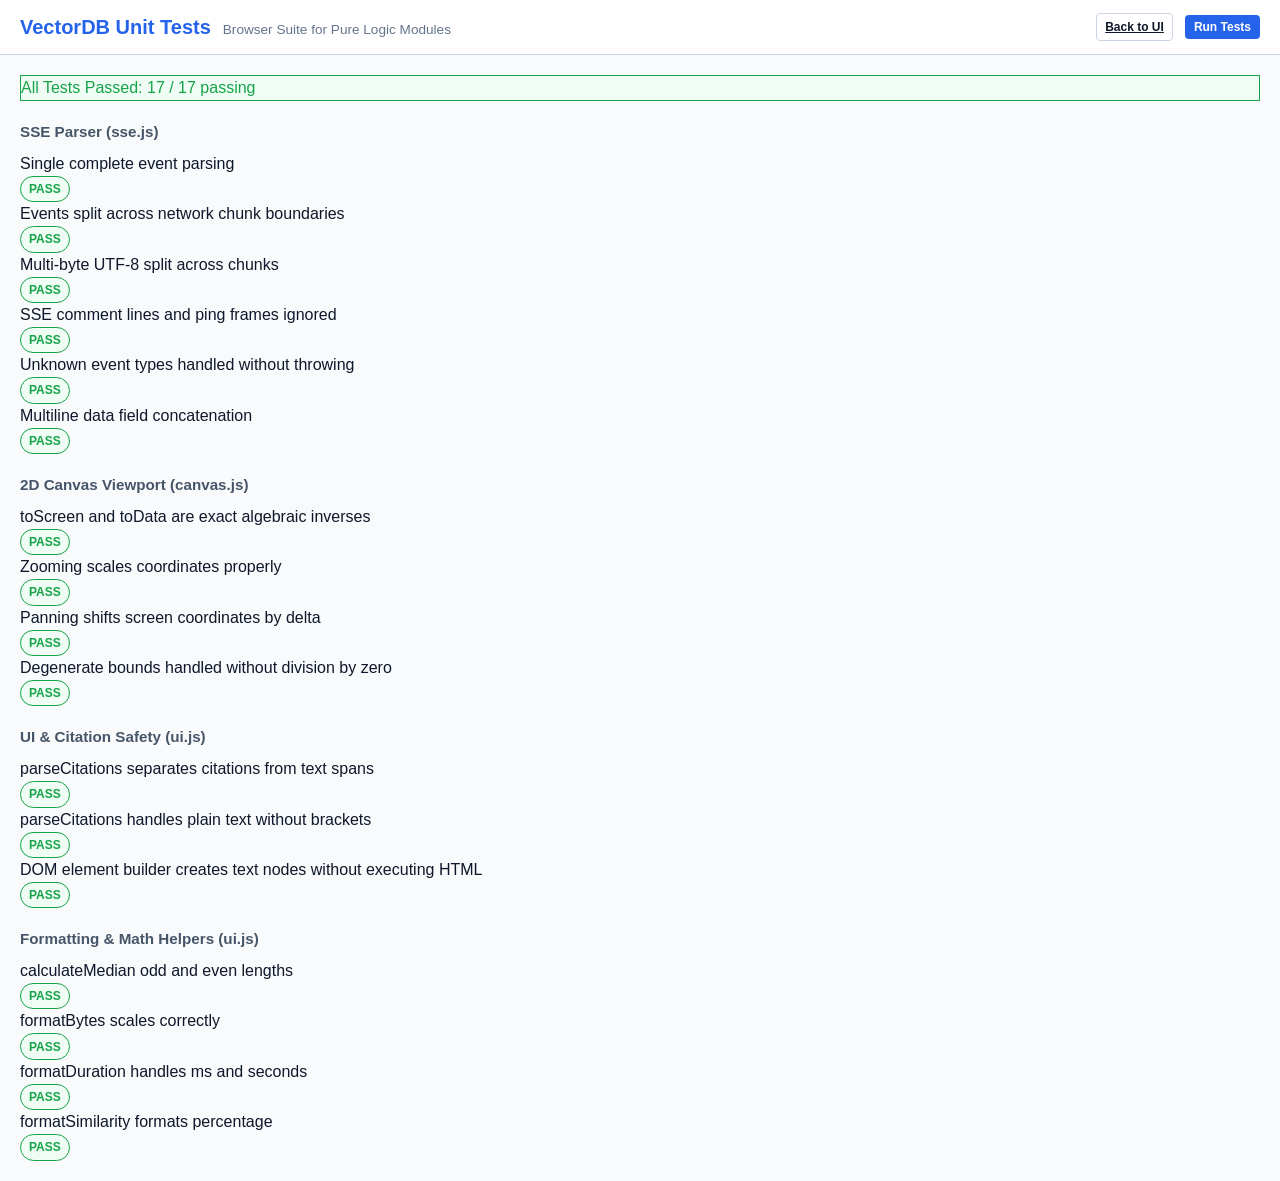
==== web/tests.html @ 79a9c08c "feat: UI shell, API client, SSE parser and tests" ====
<!DOCTYPE html>
<html lang="en">
<head>
  <meta charset="utf-8">
  <meta name="viewport" content="width=device-width, initial-scale=1">
  <meta http-equiv="Content-Security-Policy" content="default-src 'self'; script-src 'self'; style-src 'self'; img-src 'self' data:; connect-src 'self';">
  <title>VectorDB Browser Unit Tests</title>
  <link rel="stylesheet" href="css/app.css">
  <style>
    /* Safe styling via linked sheet and fallback scoped styles */
    .test-suite { margin-bottom: 1.5rem; background: var(--bg-surface); border: 1px solid var(--border-color); border-radius: var(--radius-md); padding: 1rem; }
    .test-case { display: flex; justify-content: space-between; align-items: center; padding: 0.4rem 0.5rem; border-bottom: 1px solid var(--border-color); font-size: 0.85rem; }
    .test-case:last-child { border-bottom: none; }
    .test-name { font-family: var(--font-mono); }
    .test-summary { font-size: 1.1rem; font-weight: 700; margin-bottom: 1rem; padding: 0.75rem 1rem; border-radius: var(--radius-md); }
  </style>
</head>
<body>
  <header class="app-header">
    <div class="header-brand">
      <h1 class="app-title">VectorDB Unit Tests</h1>
      <span class="app-subtitle">Browser Suite for Pure Logic Modules</span>
    </div>
    <div class="header-controls">
      <a href="index.html" class="btn btn-sm btn-outline">Back to UI</a>
      <button id="run-again-btn" class="btn btn-sm btn-primary">Run Tests</button>
    </div>
  </header>

  <main class="app-content">
    <div id="test-summary-box" class="test-summary alert alert-danger hidden">
      Running test suites...
    </div>
    <div id="test-results-container"></div>
  </main>

  <script type="module" src="js/tests/all_tests.js"></script>
</body>
</html>
---- web/css/app.css ----
/* VectorDB Offline Web UI Stylesheet */
:root {
  --font-sans: -apple-system, BlinkMacSystemFont, "Segoe UI", Roboto, Helvetica, Arial, sans-serif;
  --font-mono: ui-monospace, SFMono-Regular, Consolas, "Liberation Mono", Menlo, monospace;
  --bg-primary: #f8fafc;
  --bg-surface: #ffffff;
  --bg-secondary: #f1f5f9;
  --text-primary: #0f172a;
  --text-secondary: #475569;
  --text-muted: #64748b;
  --border-color: #cbd5e1;
  --accent-color: #2563eb;
  --accent-hover: #1d4ed8;
  --accent-light: #eff6ff;
  --danger-color: #dc2626;
  --danger-bg: #fef2f2;
  --warning-color: #d97706;
  --warning-bg: #fffbeb;
  --success-color: #16a34a;
  --success-bg: #f0fdf4;
  --radius-sm: 4px;
  --radius-md: 6px;
  --radius-lg: 8px;
  --shadow-sm: 0 1px 2px rgba(0, 0, 0, 0.05);
  --shadow-md: 0 4px 6px -1px rgba(0, 0, 0, 0.1);
}

@media (prefers-color-scheme: dark) {
  :root:not([data-theme="light"]) {
    --bg-primary: #0b0f19;
    --bg-surface: #111827;
    --bg-secondary: #1f2937;
    --text-primary: #f9fafb;
    --text-secondary: #d1d5db;
    --text-muted: #9ca3af;
    --border-color: #374151;
    --accent-color: #3b82f6;
    --accent-hover: #60a5fa;
    --accent-light: #1e293b;
    --danger-color: #ef4444;
    --danger-bg: #450a0a;
    --warning-color: #f59e0b;
    --warning-bg: #451a03;
    --success-color: #22c55e;
    --success-bg: #052e16;
  }
}

:root[data-theme="dark"] {
  --bg-primary: #0b0f19;
  --bg-surface: #111827;
  --bg-secondary: #1f2937;
  --text-primary: #f9fafb;
  --text-secondary: #d1d5db;
  --text-muted: #9ca3af;
  --border-color: #374151;
  --accent-color: #3b82f6;
  --accent-hover: #60a5fa;
  --accent-light: #1e293b;
  --danger-color: #ef4444;
  --danger-bg: #450a0a;
  --warning-color: #f59e0b;
  --warning-bg: #451a03;
  --success-color: #22c55e;
  --success-bg: #052e16;
}

* { box-sizing: border-box; margin: 0; padding: 0; }
body { font-family: var(--font-sans); background: var(--bg-primary); color: var(--text-primary); line-height: 1.5; min-height: 100vh; display: flex; flex-direction: column; }
:focus-visible { outline: 2px solid var(--accent-color); outline-offset: 2px; }

/* Header & Tab Navigation */
.app-header { background: var(--bg-surface); border-bottom: 1px solid var(--border-color); padding: 0.75rem 1.25rem; display: flex; justify-content: space-between; align-items: center; flex-wrap: wrap; gap: 0.75rem; }
.header-brand { display: flex; align-items: baseline; gap: 0.75rem; }
.app-title { font-size: 1.25rem; font-weight: 700; color: var(--accent-color); }
.app-subtitle { font-size: 0.85rem; color: var(--text-muted); }
.header-controls { display: flex; align-items: center; gap: 0.75rem; }
.tab-nav { background: var(--bg-surface); border-bottom: 1px solid var(--border-color); display: flex; overflow-x: auto; padding: 0 1rem; }
.tab-btn { background: none; border: none; padding: 0.75rem 1rem; font-size: 0.9rem; font-weight: 600; color: var(--text-secondary); cursor: pointer; border-bottom: 2px solid transparent; white-space: nowrap; }
.tab-btn:hover { color: var(--text-primary); }
.tab-btn.active { color: var(--accent-color); border-bottom-color: var(--accent-color); }

/* Main Content Area */
.app-content { flex: 1; padding: 1.25rem; max-width: 1400px; width: 100%; margin: 0 auto; }
.tab-panel { display: block; }
.tab-panel.hidden { display: none !important; }
.hidden { display: none !important; }

/* Grid / Split Layouts */
.split-view { display: grid; grid-template-columns: 1fr 1fr; gap: 1.25rem; align-items: start; }
@media (max-width: 900px) { .split-view { grid-template-columns: 1fr; } }
.settings-grid { display: grid; grid-template-columns: repeat(auto-fit, minmax(320px, 1fr)); gap: 1.25rem; }

/* Cards & Panels */
.card { background: var(--bg-surface); border: 1px solid var(--border-color); border-radius: var(--radius-lg); padding: 1.25rem; box-shadow: var(--shadow-sm); }
.card-header { display: flex; justify-content: space-between; align-items: center; margin-bottom: 1rem; }
.card-title { font-size: 1.05rem; font-weight: 600; color: var(--text-primary); }
.section-title { font-size: 0.95rem; font-weight: 600; margin: 1.25rem 0 0.5rem; color: var(--text-secondary); }
.placeholder-card { text-align: center; padding: 3rem 1.5rem; }

/* Forms & Inputs */
.form-stack { display: flex; flex-direction: column; gap: 0.75rem; }
.form-row { display: flex; gap: 0.75rem; flex-wrap: wrap; }
.form-group { display: flex; flex-direction: column; gap: 0.25rem; }
.form-group label { font-size: 0.8rem; font-weight: 600; color: var(--text-secondary); }
.label-row { display: flex; justify-content: space-between; align-items: center; }
.char-count { font-size: 0.75rem; }
.flex-1 { flex: 1; min-width: 100px; }
.flex-2 { flex: 2; min-width: 160px; }
.align-end { justify-content: flex-end; }
.w-100 { width: 100%; }
.mt-3 { margin-top: 1rem; }

.input-text, .input-select, .textarea-field { font-family: inherit; font-size: 0.875rem; padding: 0.5rem 0.65rem; border: 1px solid var(--border-color); border-radius: var(--radius-sm); background: var(--bg-surface); color: var(--text-primary); }
.input-text:focus, .input-select:focus, .textarea-field:focus { border-color: var(--accent-color); outline: none; }
.textarea-field { resize: vertical; }
.input-file { font-size: 0.8rem; }

/* Buttons */
.btn { font-family: inherit; font-size: 0.875rem; font-weight: 600; padding: 0.5rem 1rem; border-radius: var(--radius-sm); border: 1px solid transparent; cursor: pointer; display: inline-flex; align-items: center; justify-content: center; gap: 0.5rem; transition: background 0.15s, border-color 0.15s; }
.btn:disabled { opacity: 0.55; cursor: not-allowed; }
.btn-primary { background: var(--accent-color); color: #ffffff; }
.btn-primary:not(:disabled):hover { background: var(--accent-hover); }
.btn-outline { background: transparent; border-color: var(--border-color); color: var(--text-primary); }
.btn-outline:not(:disabled):hover { background: var(--bg-secondary); }
.btn-danger { background: var(--danger-color); color: #ffffff; }
.btn-danger:not(:disabled):hover { opacity: 0.9; }
.btn-warning { background: var(--warning-color); color: #ffffff; }
.btn-warning:not(:disabled):hover { opacity: 0.9; }
.btn-sm { font-size: 0.75rem; padding: 0.25rem 0.5rem; }
.btn-icon { padding: 0.25rem 0.5rem; font-size: 1rem; line-height: 1; }
.btn-close { background: none; border: none; font-size: 1.25rem; line-height: 1; cursor: pointer; color: inherit; padding: 0 0.25rem; }
.btn-group { display: flex; gap: 0.5rem; }

/* Badges & Indicators */
.badge { display: inline-flex; align-items: center; padding: 0.2rem 0.5rem; border-radius: 9999px; font-size: 0.75rem; font-weight: 600; }
.badge-neutral { background: var(--bg-secondary); color: var(--text-secondary); }
.badge-success { background: var(--success-bg); color: var(--success-color); border: 1px solid var(--success-color); }
.badge-warning { background: var(--warning-bg); color: var(--warning-color); border: 1px solid var(--warning-color); }
.badge-danger { background: var(--danger-bg); color: var(--danger-color); border: 1px solid var(--danger-color); }

/* Alerts & Notices */
.alert { padding: 0.75rem 1rem; border-radius: var(--radius-sm); display: flex; justify-content: space-between; align-items: center; margin-bottom: 1rem; }
.alert-danger { background: var(--danger-bg); color: var(--danger-color); border: 1px solid var(--danger-color); }
.alert-message { font-size: 0.85rem; font-weight: 500; }
.notice-box { padding: 0.65rem 0.85rem; border-radius: var(--radius-sm); font-size: 0.825rem; margin-top: 0.75rem; }
.notice-warning { background: var(--warning-bg); color: var(--warning-color); border: 1px solid var(--warning-color); }
.notice-neutral { background: var(--bg-secondary); color: var(--text-secondary); border: 1px solid var(--border-color); }

/* Ingested Documents List */
.docs-list { display: flex; flex-direction: column; gap: 0.5rem; max-height: 320px; overflow-y: auto; margin-top: 0.5rem; }
.doc-item { border: 1px solid var(--border-color); border-radius: var(--radius-sm); padding: 0.5rem 0.75rem; background: var(--bg-surface); }
.doc-item-header { display: flex; justify-content: space-between; align-items: center; gap: 0.5rem; }
.doc-title-text { font-weight: 600; font-size: 0.85rem; }
.doc-meta-text { font-size: 0.75rem; color: var(--text-muted); }
.doc-chunks-drawer { margin-top: 0.5rem; border-top: 1px dashed var(--border-color); padding-top: 0.5rem; font-size: 0.75rem; display: flex; flex-direction: column; gap: 0.35rem; }
.chunk-excerpt { background: var(--bg-secondary); padding: 0.35rem 0.5rem; border-radius: var(--radius-sm); font-family: var(--font-mono); white-space: pre-wrap; max-height: 120px; overflow-y: auto; }

/* Answer & Grounded Sources */
.answer-box { background: var(--bg-secondary); border: 1px solid var(--border-color); border-radius: var(--radius-md); padding: 0.85rem 1rem; min-height: 80px; font-size: 0.9rem; line-height: 1.6; white-space: pre-wrap; word-break: break-word; }
.answer-box.streaming::after { content: "\25AE"; display: inline-block; margin-left: 2px; animation: blink 0.8s infinite; color: var(--accent-color); }
@keyframes blink { 0%, 100% { opacity: 1; } 50% { opacity: 0; } }

.citation-pill { background: var(--accent-light); color: var(--accent-color); border: 1px solid var(--accent-color); border-radius: 4px; padding: 1px 5px; font-size: 0.75rem; font-weight: 700; cursor: pointer; margin: 0 2px; display: inline-block; font-family: var(--font-mono); }
.citation-pill:hover { background: var(--accent-color); color: #ffffff; }

.timings-bar { display: flex; flex-wrap: wrap; gap: 0.5rem; margin-top: 0.5rem; }
.timing-chip { background: var(--bg-surface); border: 1px solid var(--border-color); border-radius: var(--radius-sm); padding: 0.2rem 0.5rem; font-size: 0.75rem; color: var(--text-muted); font-family: var(--font-mono); }

.sources-list { display: flex; flex-direction: column; gap: 0.65rem; max-height: 380px; overflow-y: auto; margin-top: 0.5rem; }
.source-card { border: 1px solid var(--border-color); border-radius: var(--radius-md); padding: 0.65rem 0.85rem; background: var(--bg-surface); transition: border-color 0.2s, box-shadow 0.2s; }
.source-card.highlighted { border-color: var(--accent-color); box-shadow: 0 0 0 2px var(--accent-light); }
.source-card-header { display: flex; justify-content: space-between; align-items: center; margin-bottom: 0.35rem; }
.source-title { font-size: 0.85rem; font-weight: 600; }
.similarity-meter { display: flex; align-items: center; gap: 0.5rem; font-size: 0.75rem; color: var(--text-muted); font-family: var(--font-mono); }
.meter-track { width: 60px; height: 6px; background: var(--bg-secondary); border-radius: 3px; overflow: hidden; }
.meter-fill { height: 100%; background: var(--accent-color); }
.source-text { font-size: 0.8rem; color: var(--text-secondary); line-height: 1.4; background: var(--bg-secondary); padding: 0.5rem; border-radius: var(--radius-sm); margin-top: 0.35rem; white-space: pre-wrap; }

/* Info Table & Divider */
.info-table { width: 100%; border-collapse: collapse; font-size: 0.85rem; }
.info-table td, .info-table th { padding: 0.45rem 0.5rem; border-bottom: 1px solid var(--border-color); text-align: left; }
.info-table td:first-child { font-weight: 600; color: var(--text-secondary); width: 40%; }
.info-table td:last-child { font-family: var(--font-mono); }
.divider { border: 0; border-top: 1px solid var(--border-color); margin: 1rem 0; }

/* Footer */
.app-footer { background: var(--bg-surface); border-top: 1px solid var(--border-color); padding: 0.65rem 1.25rem; font-size: 0.75rem; display: flex; justify-content: space-between; align-items: center; flex-wrap: wrap; gap: 0.5rem; }
.text-muted { color: var(--text-muted); }
.empty-state { font-size: 0.85rem; padding: 0.75rem 0; font-style: italic; }
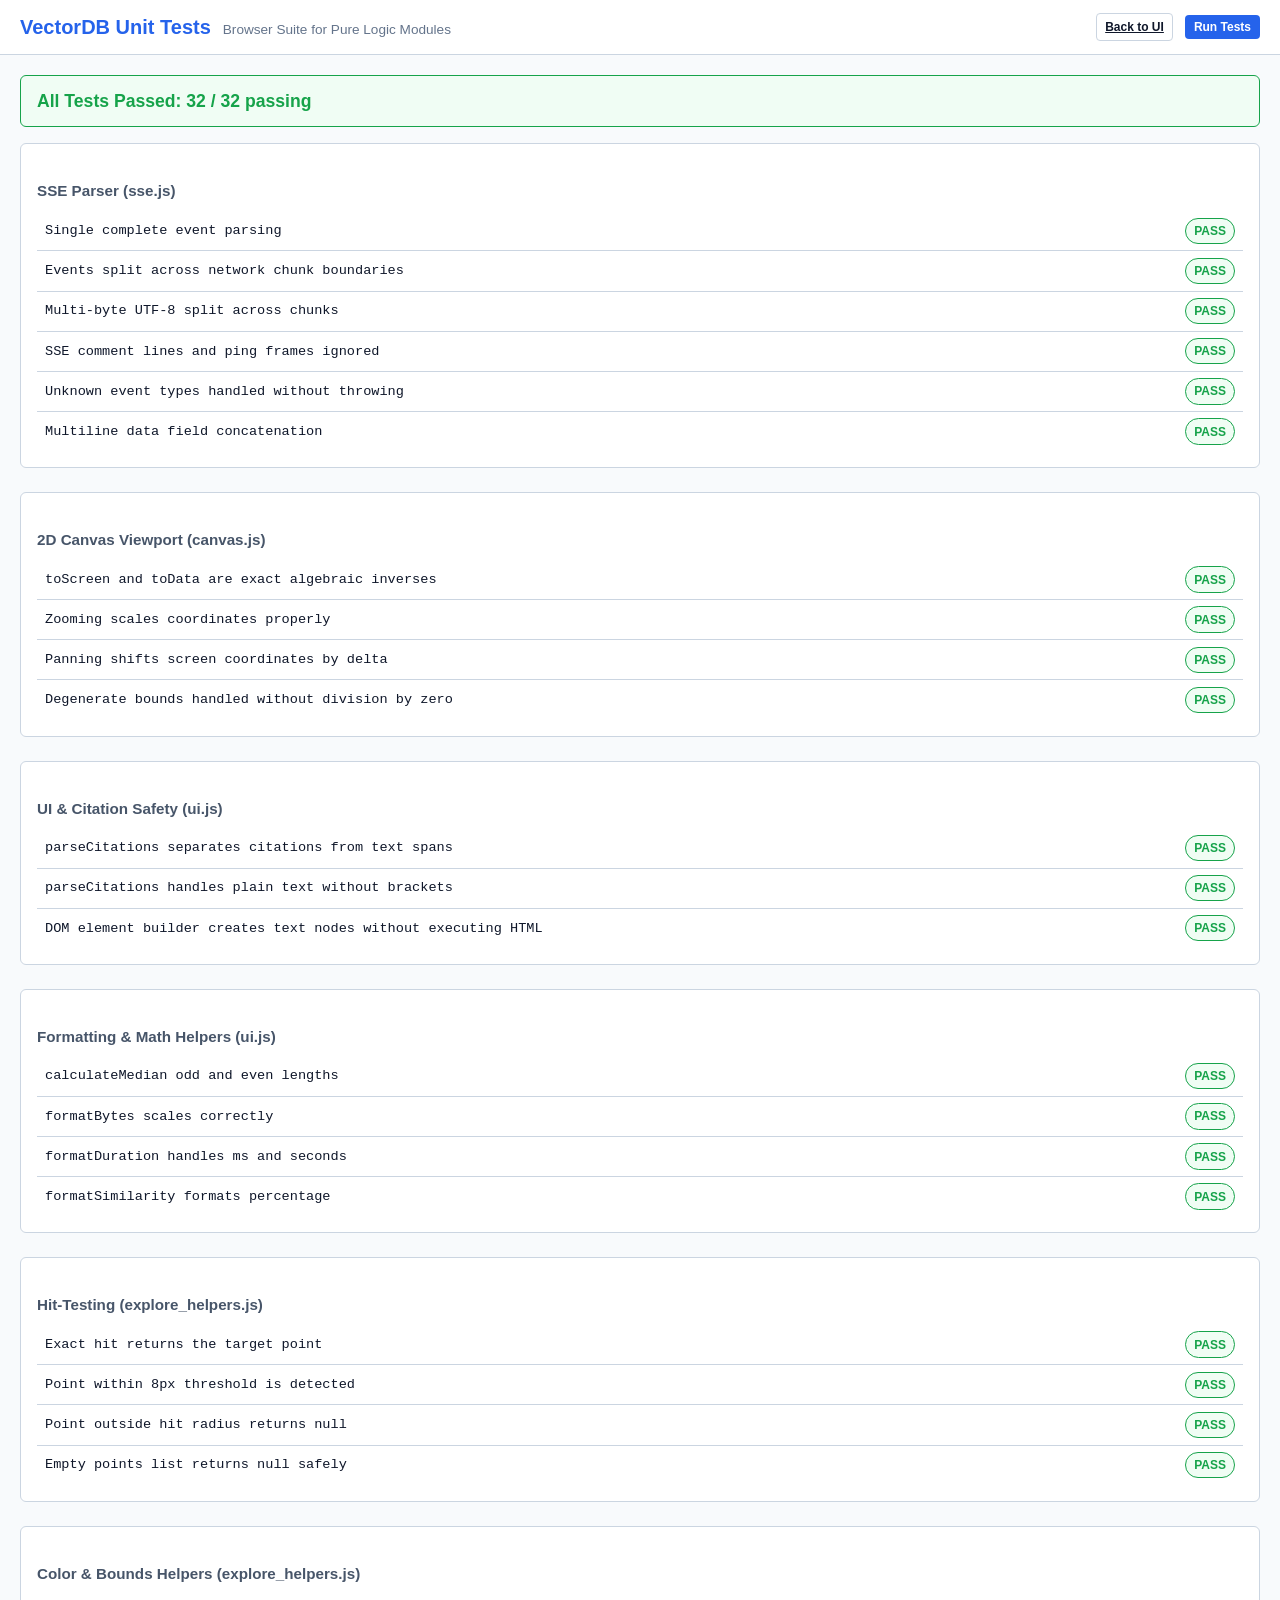
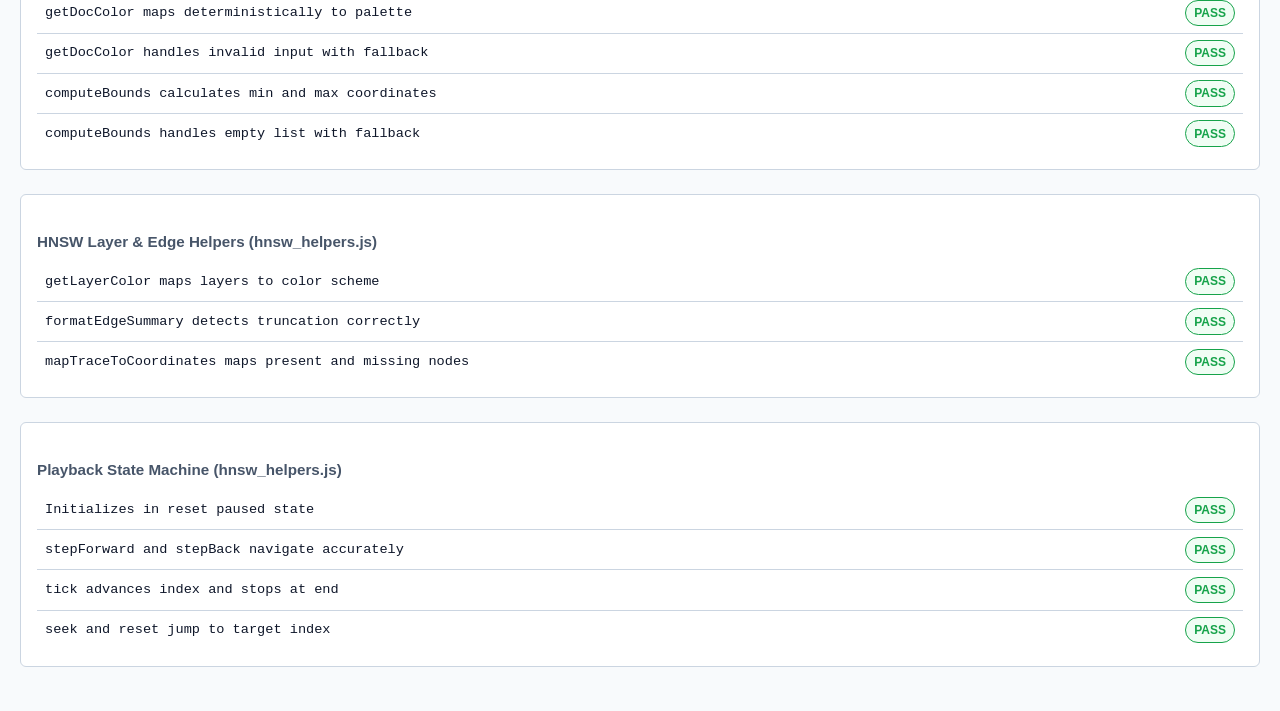
==== commit 5a897765: "test: pure helpers for Explore and HNSW tabs" ====
--- a/web/tests.html
+++ b/web/tests.html
@@ -6,14 +6,6 @@
   <meta http-equiv="Content-Security-Policy" content="default-src 'self'; script-src 'self'; style-src 'self'; img-src 'self' data:; connect-src 'self';">
   <title>VectorDB Browser Unit Tests</title>
   <link rel="stylesheet" href="css/app.css">
-  <style>
-    /* Safe styling via linked sheet and fallback scoped styles */
-    .test-suite { margin-bottom: 1.5rem; background: var(--bg-surface); border: 1px solid var(--border-color); border-radius: var(--radius-md); padding: 1rem; }
-    .test-case { display: flex; justify-content: space-between; align-items: center; padding: 0.4rem 0.5rem; border-bottom: 1px solid var(--border-color); font-size: 0.85rem; }
-    .test-case:last-child { border-bottom: none; }
-    .test-name { font-family: var(--font-mono); }
-    .test-summary { font-size: 1.1rem; font-weight: 700; margin-bottom: 1rem; padding: 0.75rem 1rem; border-radius: var(--radius-md); }
-  </style>
 </head>
 <body>
   <header class="app-header">
--- a/web/css/app.css
+++ b/web/css/app.css
@@ -184,8 +184,38 @@
 .info-table td:last-child { font-family: var(--font-mono); }
 .divider { border: 0; border-top: 1px solid var(--border-color); margin: 1rem 0; }
 
+/* Canvas, Legend & Player Elements */
+.canvas-card { position: relative; }
+.canvas-wrapper { position: relative; width: 100%; border-radius: var(--radius-sm); overflow: hidden; background: var(--bg-surface); border: 1px solid var(--border-color); }
+#explore-canvas, #hnsw-canvas { width: 100%; height: auto; display: block; cursor: crosshair; }
+.canvas-tooltip { position: fixed; background: var(--bg-surface); color: var(--text-primary); border: 1px solid var(--border-color); border-radius: var(--radius-sm); padding: 4px 8px; font-size: 0.75rem; pointer-events: none; z-index: 100; box-shadow: var(--shadow-sm); white-space: pre-wrap; font-family: var(--font-mono); }
+.legend-row { display: flex; flex-wrap: wrap; gap: 0.75rem; margin-top: 0.5rem; font-size: 0.75rem; }
+.legend-item { display: inline-flex; align-items: center; gap: 0.35rem; }
+.legend-swatch { width: 10px; height: 10px; border-radius: 50%; display: inline-block; }
+.player-bar { display: flex; gap: 0.5rem; align-items: center; }
+.input-range { width: 100%; cursor: pointer; }
+.table-container { max-height: 280px; overflow-y: auto; margin-top: 0.5rem; }
+.align-center { align-items: center; }
+.flex-wrap { flex-wrap: wrap; }
+.fw-bold { font-weight: 600; }
+.ml-2 { margin-left: 0.5rem; }
+.mb-3 { margin-bottom: 0.75rem; }
+.mt-1 { margin-top: 0.25rem; }
+.mt-2 { margin-top: 0.5rem; }
+.text-xs { font-size: 0.75rem; }
+.font-mono { font-family: var(--font-mono); }
+.empty-state-box { padding: 1.5rem; text-align: center; background: var(--bg-secondary); border-radius: var(--radius-sm); margin-top: 0.5rem; }
+
 /* Footer */
 .app-footer { background: var(--bg-surface); border-top: 1px solid var(--border-color); padding: 0.65rem 1.25rem; font-size: 0.75rem; display: flex; justify-content: space-between; align-items: center; flex-wrap: wrap; gap: 0.5rem; }
 .text-muted { color: var(--text-muted); }
 .empty-state { font-size: 0.85rem; padding: 0.75rem 0; font-style: italic; }
 
+/* Test Suite Styles */
+.test-suite { margin-bottom: 1.5rem; background: var(--bg-surface); border: 1px solid var(--border-color); border-radius: var(--radius-md); padding: 1rem; }
+.test-case { display: flex; justify-content: space-between; align-items: center; padding: 0.4rem 0.5rem; border-bottom: 1px solid var(--border-color); font-size: 0.85rem; }
+.test-case:last-child { border-bottom: none; }
+.test-name { font-family: var(--font-mono); }
+.test-summary { font-size: 1.1rem; font-weight: 700; margin-bottom: 1rem; padding: 0.75rem 1rem; border-radius: var(--radius-md); }
+
+
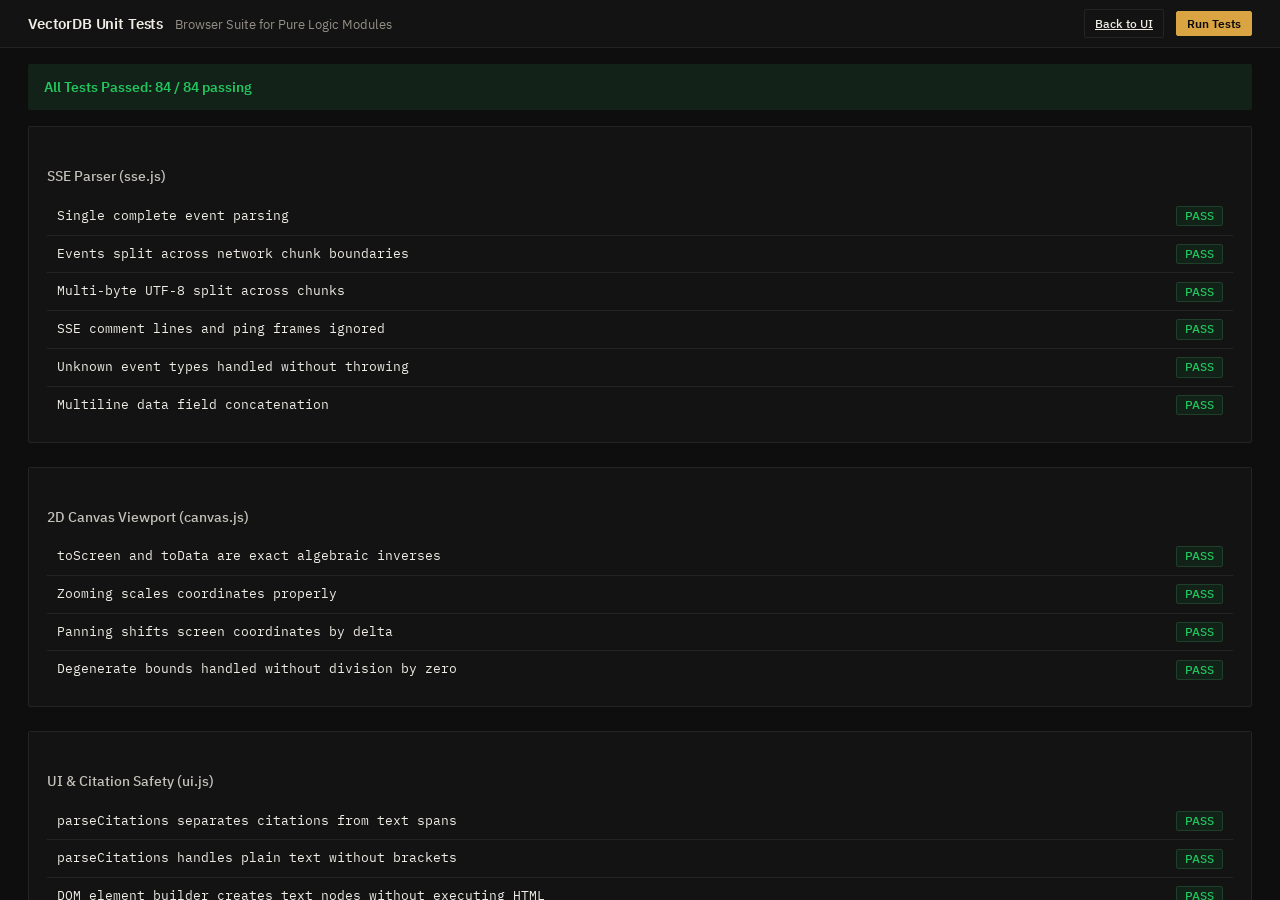
==== commit d1c6a3d9: "T-036 A: fix citation test and tests.html scroll" ====
--- a/web/tests.html
+++ b/web/tests.html
@@ -7,7 +7,7 @@
   <title>VectorDB Browser Unit Tests</title>
   <link rel="stylesheet" href="css/app.css">
 </head>
-<body>
+<body class="tests-body">
   <header class="app-header">
     <div class="header-brand">
       <h1 class="app-title">VectorDB Unit Tests</h1>
@@ -19,7 +19,7 @@
     </div>
   </header>
 
-  <main class="app-content">
+  <main class="app-content tests-content">
     <div id="test-summary-box" class="test-summary alert alert-danger hidden">
       Running test suites...
     </div>
--- a/web/css/app.css
+++ b/web/css/app.css
@@ -1,221 +1,3067 @@
-/* VectorDB Offline Web UI Stylesheet */
+/* VectorDB Dark Minimalist Stylesheet */
+
+@font-face {
+  font-family: "IBM Plex Sans";
+  src: url("../fonts/IBMPlexSans-Regular.woff2") format("woff2");
+  font-weight: 400;
+  font-style: normal;
+  font-display: swap;
+}
+
+@font-face {
+  font-family: "IBM Plex Sans";
+  src: url("../fonts/IBMPlexSans-Medium.woff2") format("woff2");
+  font-weight: 500;
+  font-style: normal;
+  font-display: swap;
+}
+
+@font-face {
+  font-family: "IBM Plex Sans";
+  src: url("../fonts/IBMPlexSans-SemiBold.woff2") format("woff2");
+  font-weight: 600;
+  font-style: normal;
+  font-display: swap;
+}
+
+@font-face {
+  font-family: "IBM Plex Mono";
+  src: url("../fonts/IBMPlexMono-Regular.woff2") format("woff2");
+  font-weight: 400;
+  font-style: normal;
+  font-display: swap;
+}
+
+@font-face {
+  font-family: "IBM Plex Mono";
+  src: url("../fonts/IBMPlexMono-Medium.woff2") format("woff2");
+  font-weight: 500;
+  font-style: normal;
+  font-display: swap;
+}
+
 :root {
-  --font-sans: -apple-system, BlinkMacSystemFont, "Segoe UI", Roboto, Helvetica, Arial, sans-serif;
-  --font-mono: ui-monospace, SFMono-Regular, Consolas, "Liberation Mono", Menlo, monospace;
-  --bg-primary: #f8fafc;
-  --bg-surface: #ffffff;
-  --bg-secondary: #f1f5f9;
-  --text-primary: #0f172a;
-  --text-secondary: #475569;
-  --text-muted: #64748b;
-  --border-color: #cbd5e1;
-  --accent-color: #2563eb;
-  --accent-hover: #1d4ed8;
-  --accent-light: #eff6ff;
-  --danger-color: #dc2626;
-  --danger-bg: #fef2f2;
-  --warning-color: #d97706;
-  --warning-bg: #fffbeb;
-  --success-color: #16a34a;
-  --success-bg: #f0fdf4;
-  --radius-sm: 4px;
-  --radius-md: 6px;
-  --radius-lg: 8px;
-  --shadow-sm: 0 1px 2px rgba(0, 0, 0, 0.05);
-  --shadow-md: 0 4px 6px -1px rgba(0, 0, 0, 0.1);
-}
-
-@media (prefers-color-scheme: dark) {
-  :root:not([data-theme="light"]) {
-    --bg-primary: #0b0f19;
-    --bg-surface: #111827;
-    --bg-secondary: #1f2937;
-    --text-primary: #f9fafb;
-    --text-secondary: #d1d5db;
-    --text-muted: #9ca3af;
-    --border-color: #374151;
-    --accent-color: #3b82f6;
-    --accent-hover: #60a5fa;
-    --accent-light: #1e293b;
-    --danger-color: #ef4444;
-    --danger-bg: #450a0a;
-    --warning-color: #f59e0b;
-    --warning-bg: #451a03;
-    --success-color: #22c55e;
-    --success-bg: #052e16;
-  }
-}
-
-:root[data-theme="dark"] {
-  --bg-primary: #0b0f19;
-  --bg-surface: #111827;
-  --bg-secondary: #1f2937;
-  --text-primary: #f9fafb;
-  --text-secondary: #d1d5db;
-  --text-muted: #9ca3af;
-  --border-color: #374151;
-  --accent-color: #3b82f6;
-  --accent-hover: #60a5fa;
-  --accent-light: #1e293b;
+  color-scheme: dark;
+
+  --font-sans: "IBM Plex Sans", -apple-system, BlinkMacSystemFont, "Segoe UI", Roboto, sans-serif;
+  --font-mono: "IBM Plex Mono", ui-monospace, SFMono-Regular, Menlo, Consolas, monospace;
+
+  /* Strict Flat Dark Palette */
+  --bg-primary: #0e0e0e;
+  --bg-surface: #131313;
+  --bg-secondary: #181818;
+  --bg-active: #1f1f1f;
+
+  --text-primary: #f0ede6;
+  --text-secondary: #c4c1ba;
+  --text-muted: #949087;
+
+  --border-color: #242424;
+  --border-active: #3a3a3a;
+
+  /* Single Amber Accent */
+  --accent-color: #d9a441;
+  --accent-hover: #e5b14e;
+  --accent-light: #241d11;
+  --accent-border: #4a3819;
+
+  /* Status Colors */
   --danger-color: #ef4444;
-  --danger-bg: #450a0a;
-  --warning-color: #f59e0b;
-  --warning-bg: #451a03;
+  --danger-bg: #2b1414;
+  --danger-border: #4a2020;
+
+  --warning-color: #d9a441;
+  --warning-bg: #241d11;
+  --warning-border: #4a3819;
+
   --success-color: #22c55e;
-  --success-bg: #052e16;
-}
-
-* { box-sizing: border-box; margin: 0; padding: 0; }
-body { font-family: var(--font-sans); background: var(--bg-primary); color: var(--text-primary); line-height: 1.5; min-height: 100vh; display: flex; flex-direction: column; }
-:focus-visible { outline: 2px solid var(--accent-color); outline-offset: 2px; }
-
-/* Header & Tab Navigation */
-.app-header { background: var(--bg-surface); border-bottom: 1px solid var(--border-color); padding: 0.75rem 1.25rem; display: flex; justify-content: space-between; align-items: center; flex-wrap: wrap; gap: 0.75rem; }
-.header-brand { display: flex; align-items: baseline; gap: 0.75rem; }
-.app-title { font-size: 1.25rem; font-weight: 700; color: var(--accent-color); }
-.app-subtitle { font-size: 0.85rem; color: var(--text-muted); }
-.header-controls { display: flex; align-items: center; gap: 0.75rem; }
-.tab-nav { background: var(--bg-surface); border-bottom: 1px solid var(--border-color); display: flex; overflow-x: auto; padding: 0 1rem; }
-.tab-btn { background: none; border: none; padding: 0.75rem 1rem; font-size: 0.9rem; font-weight: 600; color: var(--text-secondary); cursor: pointer; border-bottom: 2px solid transparent; white-space: nowrap; }
-.tab-btn:hover { color: var(--text-primary); }
-.tab-btn.active { color: var(--accent-color); border-bottom-color: var(--accent-color); }
+  --success-bg: #132218;
+  --success-border: #1e402b;
+
+  --radius-sm: 0px;
+  --radius-md: 2px;
+  --radius-lg: 2px;
+
+  /* 4px Spacing Scale */
+  --space-1: 4px;
+  --space-2: 8px;
+  --space-3: 12px;
+  --space-4: 16px;
+  --space-5: 20px;
+  --space-6: 24px;
+  --space-7: 32px;
+  --space-8: 48px;
+
+  /* Type Scale */
+  --text-xs: 11px;
+  --text-sm: 13px;
+  --text-base: 14px;
+  --text-lg: 16px;
+  --text-xl: 20px;
+  --text-2xl: 28px;
+}
+
+* {
+  box-sizing: border-box;
+  margin: 0;
+  padding: 0;
+}
+
+html, body {
+  background-color: var(--bg-primary);
+  color: var(--text-primary);
+  font-family: var(--font-sans);
+  font-size: 15px;
+  line-height: 1.6;
+  height: 100%;
+  height: 100vh;
+  height: 100dvh;
+  overflow: hidden;
+  display: flex;
+  flex-direction: column;
+  -webkit-font-smoothing: antialiased;
+}
+
+/* Dark Minimalist Scrollbars */
+html {
+  scrollbar-color: var(--border-active) var(--bg-primary);
+}
+
+::-webkit-scrollbar {
+  width: 6px;
+  height: 6px;
+}
+
+::-webkit-scrollbar-track {
+  background: var(--bg-primary);
+}
+
+::-webkit-scrollbar-thumb {
+  background: var(--border-active);
+  border-radius: var(--radius-sm);
+}
+
+::-webkit-scrollbar-thumb:hover {
+  background: var(--text-muted);
+}
+
+:focus-visible {
+  outline: 1px solid var(--accent-color);
+  outline-offset: 2px;
+}
+
+/* Header & Tab Navigation (Legacy & Fallback) */
+.app-header {
+  background: var(--bg-surface);
+  border-bottom: 1px solid var(--border-color);
+  padding: 0 28px;
+  min-height: 48px;
+  height: auto;
+  flex-shrink: 0;
+  display: flex;
+  justify-content: space-between;
+  align-items: center;
+  flex-wrap: wrap;
+  gap: 16px;
+}
+
+/* App Shell Layout */
+.app-layout {
+  display: flex;
+  flex: 1;
+  min-height: 0;
+  width: 100%;
+  height: 100%;
+  overflow: hidden;
+}
+
+.app-main-area {
+  flex: 1;
+  display: flex;
+  flex-direction: column;
+  min-width: 0;
+  height: 100%;
+  overflow: hidden;
+}
+
+/* Sidebar Shell */
+.app-sidebar {
+  width: 250px;
+  min-width: 250px;
+  background: var(--bg-surface);
+  border-right: 1px solid var(--border-color);
+  display: flex;
+  flex-direction: column;
+  height: 100%;
+  transition: width 0.15s ease, min-width 0.15s ease;
+  user-select: none;
+  z-index: 20;
+}
+
+.app-sidebar.collapsed {
+  width: 56px;
+  min-width: 56px;
+}
+
+.sidebar-header {
+  display: flex;
+  align-items: center;
+  justify-content: space-between;
+  padding: var(--space-4) var(--space-3);
+  height: 52px;
+  border-bottom: 1px solid var(--border-color);
+  box-sizing: border-box;
+}
+
+.sidebar-brand {
+  display: flex;
+  align-items: center;
+  gap: var(--space-2);
+  overflow: hidden;
+  white-space: nowrap;
+}
+
+.sidebar-brand-mark {
+  width: 8px;
+  height: 8px;
+  border-radius: 50%;
+  background: var(--accent-color);
+  flex-shrink: 0;
+}
+
+.sidebar-brand-text {
+  font-family: var(--font-mono);
+  font-size: var(--text-base);
+  font-weight: 500;
+  letter-spacing: -0.02em;
+  color: var(--text-primary);
+}
+
+.sidebar-icon-btn {
+  background: none;
+  border: none;
+  color: var(--text-muted);
+  cursor: pointer;
+  padding: 4px;
+  border-radius: var(--radius-sm);
+  display: flex;
+  align-items: center;
+  justify-content: center;
+}
+
+.sidebar-icon-btn:hover {
+  color: var(--text-primary);
+  background: var(--bg-active);
+}
+
+.app-sidebar.collapsed .sidebar-brand-text {
+  display: none;
+}
+
+.sidebar-action-row {
+  padding: var(--space-3);
+  border-bottom: 1px solid var(--border-color);
+}
+
+.sidebar-new-chat-btn {
+  width: 100%;
+  display: flex;
+  align-items: center;
+  justify-content: space-between;
+  padding: var(--space-2) var(--space-3);
+  font-size: var(--text-sm);
+  gap: var(--space-2);
+}
+
+.app-sidebar.collapsed .sidebar-action-row {
+  padding: var(--space-2);
+}
+
+.app-sidebar.collapsed .sidebar-new-chat-btn {
+  justify-content: center;
+  padding: var(--space-2) 0;
+}
+
+.app-sidebar.collapsed .sidebar-btn-text,
+.app-sidebar.collapsed .sidebar-new-chat-btn .kbd {
+  display: none;
+}
+
+/* Sidebar Navigation */
+.sidebar-nav {
+  display: flex;
+  flex-direction: column;
+  gap: 2px;
+  padding: var(--space-2);
+  border-bottom: 1px solid var(--border-color);
+}
+
+.sidebar-nav-item.tab-btn {
+  width: 100%;
+  height: 34px;
+  padding: 0 var(--space-2);
+  border-radius: var(--radius-sm);
+  border: none;
+  border-left: 2px solid transparent;
+  display: flex;
+  align-items: center;
+  gap: var(--space-3);
+  font-size: var(--text-sm);
+  color: var(--text-secondary);
+  text-align: left;
+  transition: background 0.15s ease, color 0.15s ease;
+  white-space: nowrap;
+  overflow: hidden;
+}
+
+.sidebar-nav-item.tab-btn:hover {
+  background: var(--bg-secondary);
+  color: var(--text-primary);
+}
+
+.sidebar-nav-item.tab-btn.active {
+  background: var(--bg-active);
+  color: var(--text-primary);
+  border-left-color: var(--accent-color);
+  font-weight: 500;
+}
+
+.app-sidebar.collapsed .sidebar-nav-item.tab-btn {
+  justify-content: center;
+  padding: 0;
+}
+
+.app-sidebar.collapsed .nav-label {
+  display: none;
+}
+
+/* Sidebar Recent Chats */
+.sidebar-recent-section {
+  flex: 1;
+  display: flex;
+  flex-direction: column;
+  min-height: 0;
+  overflow: hidden;
+}
+
+.app-sidebar.collapsed .sidebar-recent-section {
+  display: none;
+}
+
+.sidebar-section-header {
+  padding: var(--space-3) var(--space-3) var(--space-1);
+}
+
+.sidebar-section-title {
+  font-size: var(--text-xs);
+  font-weight: 500;
+  color: var(--text-muted);
+  text-transform: uppercase;
+  letter-spacing: 0.05em;
+}
+
+.recent-chats-list {
+  flex: 1;
+  overflow-y: auto;
+  padding: 0 var(--space-2) var(--space-2);
+  display: flex;
+  flex-direction: column;
+  gap: 2px;
+}
+
+.recent-chats-empty {
+  padding: var(--space-3);
+  font-size: var(--text-xs);
+  color: var(--text-muted);
+  text-align: center;
+}
+
+.recent-chat-item {
+  display: flex;
+  align-items: center;
+  gap: var(--space-2);
+  padding: var(--space-2) var(--space-2);
+  border-radius: var(--radius-sm);
+  cursor: pointer;
+  font-size: var(--text-xs);
+  color: var(--text-secondary);
+  transition: background 0.15s ease, color 0.15s ease;
+  position: relative;
+}
+
+.recent-chat-item:hover {
+  background: var(--bg-secondary);
+  color: var(--text-primary);
+}
+
+.recent-chat-item.active {
+  background: var(--bg-active);
+  color: var(--text-primary);
+}
+
+.recent-chat-title {
+  flex: 1;
+  white-space: nowrap;
+  overflow: hidden;
+  text-overflow: ellipsis;
+}
+
+.recent-chat-delete-btn {
+  opacity: 0;
+  background: none;
+  border: none;
+  color: var(--text-muted);
+  cursor: pointer;
+  padding: 2px;
+  display: flex;
+  align-items: center;
+  justify-content: center;
+  border-radius: var(--radius-sm);
+}
+
+.recent-chat-item:hover .recent-chat-delete-btn {
+  opacity: 1;
+}
+
+.recent-chat-delete-btn:hover {
+  color: var(--danger-color);
+}
+
+/* Sidebar Footer */
+.sidebar-footer {
+  border-top: 1px solid var(--border-color);
+  padding: var(--space-2) var(--space-3);
+  display: flex;
+  flex-direction: column;
+  gap: var(--space-2);
+  background: var(--bg-surface);
+}
+
+.sidebar-status-indicator {
+  display: flex;
+  align-items: center;
+  justify-content: space-between;
+  gap: var(--space-2);
+  font-size: var(--text-xs);
+}
+
+.status-dot {
+  width: 6px;
+  height: 6px;
+  border-radius: 50%;
+  background: var(--text-muted);
+  flex-shrink: 0;
+}
+
+.app-sidebar.collapsed .sidebar-footer {
+  padding: var(--space-2);
+  align-items: center;
+}
+
+.app-sidebar.collapsed .sidebar-status-indicator {
+  justify-content: center;
+}
+
+.app-sidebar.collapsed .badge,
+.app-sidebar.collapsed .sidebar-footer-hint {
+  display: none;
+}
+
+.sidebar-hint-btn {
+  width: 100%;
+  display: flex;
+  align-items: center;
+  justify-content: space-between;
+  background: var(--bg-secondary);
+  border: 1px solid var(--border-color);
+  border-radius: var(--radius-sm);
+  padding: 4px 8px;
+  color: var(--text-muted);
+  font-size: var(--text-xs);
+  cursor: pointer;
+}
+
+.sidebar-hint-btn:hover {
+  color: var(--text-primary);
+  border-color: var(--border-active);
+}
+
+/* Command Palette Overlay */
+.palette-backdrop {
+  position: fixed;
+  inset: 0;
+  background: rgba(0, 0, 0, 0.65);
+  backdrop-filter: blur(2px);
+  display: flex;
+  align-items: flex-start;
+  justify-content: center;
+  padding-top: 15vh;
+  z-index: 1000;
+}
+
+.palette-backdrop.hidden {
+  display: none;
+}
+
+.palette-card {
+  width: 100%;
+  max-width: 540px;
+  background: var(--bg-surface);
+  border: 1px solid var(--border-active);
+  border-radius: var(--radius-md);
+  box-shadow: 0 16px 36px rgba(0, 0, 0, 0.6);
+  overflow: hidden;
+  display: flex;
+  flex-direction: column;
+}
+
+.palette-input-row {
+  display: flex;
+  align-items: center;
+  gap: var(--space-2);
+  padding: var(--space-3) var(--space-4);
+  border-bottom: 1px solid var(--border-color);
+}
+
+.palette-input {
+  flex: 1;
+  background: none;
+  border: none;
+  color: var(--text-primary);
+  font-family: var(--font-sans);
+  font-size: var(--text-base);
+  outline: none;
+}
+
+.palette-list {
+  max-height: 320px;
+  overflow-y: auto;
+  padding: var(--space-2);
+  display: flex;
+  flex-direction: column;
+  gap: 2px;
+}
+
+.palette-item {
+  display: flex;
+  align-items: center;
+  justify-content: space-between;
+  padding: var(--space-2) var(--space-3);
+  border-radius: var(--radius-sm);
+  cursor: pointer;
+  font-size: var(--text-sm);
+  color: var(--text-secondary);
+}
+
+.palette-item:hover,
+.palette-item.selected {
+  background: var(--bg-active);
+  color: var(--text-primary);
+}
+
+.palette-item-left {
+  display: flex;
+  align-items: center;
+  gap: var(--space-3);
+}
+
+.palette-item-category {
+  font-size: var(--text-xs);
+  color: var(--text-muted);
+}
+
+.palette-empty {
+  padding: var(--space-6);
+  text-align: center;
+  color: var(--text-muted);
+  font-size: var(--text-sm);
+}
+
+.header-brand {
+  display: flex;
+  align-items: baseline;
+  gap: 12px;
+}
+
+.app-title {
+  font-size: 15px;
+  font-weight: 600;
+  letter-spacing: -0.01em;
+  color: var(--text-primary);
+}
+
+.app-subtitle {
+  font-size: 13px;
+  color: var(--text-muted);
+}
+
+.header-controls {
+  display: flex;
+  align-items: center;
+  gap: 12px;
+}
+
+.status-indicator {
+  display: flex;
+  align-items: center;
+  gap: 8px;
+}
+
+.tab-nav {
+  display: flex;
+  align-items: stretch;
+  overflow-x: auto;
+  min-height: 48px;
+  height: auto;
+  gap: 6px;
+  margin-bottom: -1px;
+}
+
+.tab-btn {
+  background: none;
+  border: none;
+  padding: 0 14px;
+  font-family: var(--font-sans);
+  font-size: 14px;
+  font-weight: 400;
+  color: var(--text-muted);
+  cursor: pointer;
+  border-bottom: 2px solid transparent;
+  white-space: nowrap;
+  display: inline-flex;
+  align-items: center;
+  transition: color 150ms ease, border-color 150ms ease;
+}
+
+.tab-btn:hover {
+  color: var(--text-primary);
+}
+
+.tab-btn.active {
+  color: var(--text-primary);
+  border-bottom-color: var(--accent-color);
+  font-weight: 400;
+}
 
 /* Main Content Area */
-.app-content { flex: 1; padding: 1.25rem; max-width: 1400px; width: 100%; margin: 0 auto; }
-.tab-panel { display: block; }
-.tab-panel.hidden { display: none !important; }
-.hidden { display: none !important; }
+.app-content {
+  flex: 1;
+  min-height: 0;
+  overflow: hidden;
+  padding: 16px 28px 12px 28px;
+  max-width: 1440px;
+  width: 100%;
+  margin: 0 auto;
+}
+
+.tab-panel {
+  display: block;
+  height: 100%;
+  min-height: 0;
+}
+
+.tab-panel.hidden {
+  display: none !important;
+}
+
+#panel-ask,
+#panel-explore,
+#panel-hnsw {
+  height: 100%;
+  min-height: 0;
+  overflow: hidden;
+}
+
+#panel-explore,
+#panel-hnsw,
+#panel-compare,
+#panel-settings {
+  display: flex;
+  flex-direction: column;
+}
+
+#panel-explore.hidden,
+#panel-hnsw.hidden,
+#panel-compare.hidden,
+#panel-settings.hidden {
+  display: none !important;
+}
+
+#panel-settings {
+  height: 100%;
+  min-height: 0;
+  overflow-y: auto;
+  overflow-x: hidden;
+}
+
+.hidden {
+  display: none !important;
+}
 
 /* Grid / Split Layouts */
-.split-view { display: grid; grid-template-columns: 1fr 1fr; gap: 1.25rem; align-items: start; }
-@media (max-width: 900px) { .split-view { grid-template-columns: 1fr; } }
-.settings-grid { display: grid; grid-template-columns: repeat(auto-fit, minmax(320px, 1fr)); gap: 1.25rem; }
+.split-view {
+  display: grid;
+  grid-template-columns: 1fr 1fr;
+  gap: 24px;
+  align-items: start;
+}
+
+@media (max-width: 960px) {
+  .split-view {
+    grid-template-columns: 1fr;
+  }
+}
+
+.settings-grid {
+  display: grid;
+  grid-template-columns: repeat(auto-fit, minmax(360px, 1fr));
+  gap: 24px;
+}
 
 /* Cards & Panels */
-.card { background: var(--bg-surface); border: 1px solid var(--border-color); border-radius: var(--radius-lg); padding: 1.25rem; box-shadow: var(--shadow-sm); }
-.card-header { display: flex; justify-content: space-between; align-items: center; margin-bottom: 1rem; }
-.card-title { font-size: 1.05rem; font-weight: 600; color: var(--text-primary); }
-.section-title { font-size: 0.95rem; font-weight: 600; margin: 1.25rem 0 0.5rem; color: var(--text-secondary); }
-.placeholder-card { text-align: center; padding: 3rem 1.5rem; }
+.card {
+  background: var(--bg-surface);
+  border: 1px solid var(--border-color);
+  border-radius: var(--radius-md);
+  padding: var(--space-6);
+}
+
+.card-header {
+  display: flex;
+  justify-content: space-between;
+  align-items: center;
+  margin-bottom: var(--space-4);
+}
+
+.card-title {
+  font-size: var(--text-base);
+  font-weight: 500;
+  color: var(--text-primary);
+}
+
+/* Page Header */
+.page-header {
+  display: flex;
+  justify-content: space-between;
+  align-items: flex-start;
+  padding: var(--space-5) 0 var(--space-6);
+  border-bottom: 1px solid var(--border-color);
+  margin-bottom: var(--space-6);
+}
+
+.page-header-title {
+  font-size: var(--text-2xl);
+  font-weight: 600;
+  color: var(--text-primary);
+  line-height: 1.25;
+  letter-spacing: -0.01em;
+}
+
+.page-header-description {
+  font-size: var(--text-sm);
+  color: var(--text-muted);
+  margin-top: var(--space-1);
+}
+
+.page-header-actions {
+  display: flex;
+  align-items: center;
+  gap: var(--space-2);
+}
+
+/* Empty State */
+.empty-state {
+  display: flex;
+  flex-direction: column;
+  align-items: center;
+  justify-content: center;
+  text-align: center;
+  padding: var(--space-8) var(--space-6);
+  color: var(--text-muted);
+  font-size: var(--text-sm);
+}
+
+.empty-state-icon {
+  margin-bottom: var(--space-3);
+  color: var(--text-muted);
+  opacity: 0.6;
+}
+
+.empty-state-title {
+  font-size: var(--text-base);
+  font-weight: 500;
+  color: var(--text-primary);
+  margin-bottom: var(--space-1);
+}
+
+.empty-state-description {
+  font-size: var(--text-sm);
+  color: var(--text-muted);
+  max-width: 360px;
+  line-height: 1.5;
+  margin-bottom: var(--space-4);
+}
+
+/* Skeleton Loading Placeholder */
+.skeleton {
+  background: var(--bg-active);
+  border-radius: var(--radius-sm);
+  position: relative;
+  overflow: hidden;
+}
+
+@keyframes skeleton-pulse {
+  0% { opacity: 0.6; }
+  50% { opacity: 1; }
+  100% { opacity: 0.6; }
+}
+
+.skeleton-pulse {
+  animation: skeleton-pulse 1.8s ease-in-out infinite;
+}
+
+/* Toast Notifications */
+.toast-container {
+  position: fixed;
+  bottom: var(--space-6);
+  right: var(--space-6);
+  display: flex;
+  flex-direction: column;
+  gap: var(--space-2);
+  z-index: 1000;
+  pointer-events: none;
+}
+
+.toast {
+  pointer-events: auto;
+  display: flex;
+  align-items: center;
+  gap: var(--space-3);
+  background: var(--bg-surface);
+  color: var(--text-primary);
+  border: 1px solid var(--border-color);
+  border-radius: var(--radius-md);
+  padding: var(--space-3) var(--space-4);
+  font-size: var(--text-sm);
+  box-shadow: 0 4px 12px rgba(0, 0, 0, 0.4);
+  transition: opacity 0.2s ease, transform 0.2s ease;
+}
+
+.toast-success {
+  border-color: var(--success-border);
+}
+
+.toast-error {
+  border-color: var(--danger-border);
+}
+
+/* Keyboard Shortcut Badges */
+.kbd {
+  display: inline-flex;
+  align-items: center;
+  justify-content: center;
+  font-family: var(--font-mono);
+  font-size: var(--text-xs);
+  color: var(--text-muted);
+  background: var(--bg-active);
+  border: 1px solid var(--border-active);
+  border-radius: 2px;
+  padding: 1px 5px;
+  line-height: 1.3;
+}
+
+/* Icons */
+.icon {
+  display: inline-block;
+  vertical-align: middle;
+  flex-shrink: 0;
+}
+
+.section-title {
+  font-size: 14px;
+  font-weight: 500;
+  margin: 20px 0 10px;
+  color: var(--text-secondary);
+}
+
+.panel-header-bar {
+  margin-bottom: 18px;
+}
+
+.panel-columns {
+  display: grid;
+  grid-template-columns: 1fr 1fr;
+  gap: 24px;
+  align-items: start;
+}
+
+@media (max-width: 960px) {
+  .panel-columns {
+    grid-template-columns: 1fr;
+  }
+}
 
 /* Forms & Inputs */
-.form-stack { display: flex; flex-direction: column; gap: 0.75rem; }
-.form-row { display: flex; gap: 0.75rem; flex-wrap: wrap; }
-.form-group { display: flex; flex-direction: column; gap: 0.25rem; }
-.form-group label { font-size: 0.8rem; font-weight: 600; color: var(--text-secondary); }
-.label-row { display: flex; justify-content: space-between; align-items: center; }
-.char-count { font-size: 0.75rem; }
-.flex-1 { flex: 1; min-width: 100px; }
-.flex-2 { flex: 2; min-width: 160px; }
+.form-stack {
+  display: flex;
+  flex-direction: column;
+  gap: 14px;
+}
+
+.form-row {
+  display: flex;
+  gap: 12px;
+  flex-wrap: wrap;
+}
+
+.form-group {
+  display: flex;
+  flex-direction: column;
+  gap: 6px;
+}
+
+.form-group label {
+  font-size: 13px;
+  font-weight: 400;
+  color: var(--text-muted);
+}
+
+.label-row {
+  display: flex;
+  justify-content: space-between;
+  align-items: center;
+}
+
+.char-count {
+  font-family: var(--font-mono);
+  font-size: 12px;
+  font-variant-numeric: tabular-nums;
+}
+
+.flex-1 { flex: 1; min-width: 110px; }
+.flex-2 { flex: 2; min-width: 180px; }
 .align-end { justify-content: flex-end; }
 .w-100 { width: 100%; }
-.mt-3 { margin-top: 1rem; }
-
-.input-text, .input-select, .textarea-field { font-family: inherit; font-size: 0.875rem; padding: 0.5rem 0.65rem; border: 1px solid var(--border-color); border-radius: var(--radius-sm); background: var(--bg-surface); color: var(--text-primary); }
-.input-text:focus, .input-select:focus, .textarea-field:focus { border-color: var(--accent-color); outline: none; }
-.textarea-field { resize: vertical; }
-.input-file { font-size: 0.8rem; }
+.mt-1 { margin-top: 6px; }
+.mt-2 { margin-top: 10px; }
+.mt-3 { margin-top: 16px; }
+.mb-3 { margin-bottom: 16px; }
+.ml-2 { margin-left: 8px; }
+
+.input-text, .input-select, .textarea-field {
+  font-family: var(--font-sans);
+  font-size: 14px;
+  padding: 8px 10px;
+  border: 1px solid var(--border-color);
+  border-radius: var(--radius-md);
+  background: var(--bg-secondary);
+  color: var(--text-primary);
+  outline: none;
+  box-sizing: border-box;
+  transition: background-color 150ms ease, border-color 150ms ease, color 150ms ease, outline-color 150ms ease;
+}
+
+.input-text:hover:not(:focus):not(:disabled),
+.input-select:hover:not(:focus):not(:disabled),
+.textarea-field:hover:not(:focus):not(:disabled) {
+  border-color: var(--border-active);
+}
+
+.form-stack .input-text,
+.form-stack .input-select,
+.form-stack .textarea-field,
+.form-group .textarea-field {
+  width: 100%;
+}
+
+.form-row.align-center select,
+.player-bar select,
+.tab-toolbar select {
+  width: auto;
+}
+
+.input-text:focus, .input-select:focus, .textarea-field:focus {
+  border-color: var(--accent-color);
+  background: var(--bg-active);
+}
+
+.input-text:focus-visible,
+.input-select:focus-visible,
+.textarea-field:focus-visible {
+  outline: 1px solid var(--accent-color);
+  outline-offset: 2px;
+}
+
+.input-text:disabled,
+.input-select:disabled,
+.textarea-field:disabled {
+  opacity: 0.45;
+  cursor: not-allowed;
+}
+
+/* Hide native number spinners */
+input[type="number"]::-webkit-inner-spin-button,
+input[type="number"]::-webkit-outer-spin-button {
+  -webkit-appearance: none;
+  margin: 0;
+}
+
+input[type="number"] {
+  -moz-appearance: textfield;
+}
+
+/* Custom styled select dropdowns */
+.input-select, .toolbar-select {
+  appearance: none;
+  -webkit-appearance: none;
+  -moz-appearance: none;
+  background-image: url("data:image/svg+xml,%3Csvg xmlns='http://www.w3.org/2000/svg' width='10' height='6' viewBox='0 0 10 6' fill='none' stroke='%23949087' stroke-width='1.5' stroke-linecap='round' stroke-linejoin='round'%3E%3Cpath d='M1 1l4 4 4-4'/%3E%3C/svg%3E");
+  background-repeat: no-repeat;
+  background-position: right 10px center;
+  background-size: 10px 6px;
+  padding-right: 28px;
+  cursor: pointer;
+}
+
+.input-select:hover:not(:disabled),
+.toolbar-select:hover:not(:disabled) {
+  background-image: url("data:image/svg+xml,%3Csvg xmlns='http://www.w3.org/2000/svg' width='10' height='6' viewBox='0 0 10 6' fill='none' stroke='%23c4c1ba' stroke-width='1.5' stroke-linecap='round' stroke-linejoin='round'%3E%3Cpath d='M1 1l4 4 4-4'/%3E%3C/svg%3E");
+}
+
+.textarea-field {
+  font-family: var(--font-mono);
+  font-size: 13px;
+  line-height: 1.5;
+  resize: vertical;
+}
+
+.input-file {
+  font-family: var(--font-sans);
+  font-size: 12px;
+  color: var(--text-muted);
+}
+
+.input-file::file-selector-button {
+  font-family: var(--font-sans);
+  font-size: 12px;
+  font-weight: 500;
+  padding: 4px 10px;
+  border-radius: var(--radius-md);
+  border: 1px solid var(--border-color);
+  background: transparent;
+  color: var(--text-primary);
+  cursor: pointer;
+  margin-right: 12px;
+  transition: background-color 150ms ease, border-color 150ms ease, color 150ms ease, outline-color 150ms ease;
+}
+
+.input-file::file-selector-button:hover {
+  background: var(--bg-secondary);
+  border-color: var(--border-active);
+  color: var(--text-primary);
+}
+
+.input-file::file-selector-button:active {
+  background: var(--bg-active);
+  border-color: var(--border-active);
+}
+
+.input-file:focus-visible::file-selector-button {
+  outline: 1px solid var(--accent-color);
+  outline-offset: 2px;
+}
+
+/* Custom styled range sliders */
+.input-range {
+  -webkit-appearance: none;
+  appearance: none;
+  width: 100%;
+  height: 20px;
+  background: transparent;
+  cursor: pointer;
+}
+
+.input-range:focus {
+  outline: none;
+}
+
+.input-range::-webkit-slider-runnable-track {
+  width: 100%;
+  height: 2px;
+  background: var(--border-color);
+  border: none;
+  border-radius: 0;
+}
+
+.input-range::-moz-range-track {
+  width: 100%;
+  height: 2px;
+  background: var(--border-color);
+  border: none;
+  border-radius: 0;
+}
+
+.input-range::-webkit-slider-thumb {
+  -webkit-appearance: none;
+  appearance: none;
+  width: 12px;
+  height: 12px;
+  border-radius: 50%;
+  background: var(--accent-color);
+  border: none;
+  margin-top: -5px;
+  box-shadow: none;
+  transition: background-color 150ms ease, outline-color 150ms ease;
+}
+
+.input-range::-moz-range-thumb {
+  width: 12px;
+  height: 12px;
+  border-radius: 50%;
+  background: var(--accent-color);
+  border: none;
+  box-shadow: none;
+  transition: background-color 150ms ease, outline-color 150ms ease;
+}
+
+.input-range::-webkit-slider-thumb:hover,
+.input-range::-moz-range-thumb:hover {
+  background: var(--accent-hover);
+}
+
+.input-range::-webkit-slider-thumb:active,
+.input-range::-moz-range-thumb:active {
+  background: color-mix(in srgb, var(--accent-color) 85%, black);
+}
+
+.input-range:focus-visible::-webkit-slider-thumb,
+.input-range:focus-visible::-moz-range-thumb {
+  outline: 1px solid var(--accent-color);
+  outline-offset: 2px;
+}
 
 /* Buttons */
-.btn { font-family: inherit; font-size: 0.875rem; font-weight: 600; padding: 0.5rem 1rem; border-radius: var(--radius-sm); border: 1px solid transparent; cursor: pointer; display: inline-flex; align-items: center; justify-content: center; gap: 0.5rem; transition: background 0.15s, border-color 0.15s; }
-.btn:disabled { opacity: 0.55; cursor: not-allowed; }
-.btn-primary { background: var(--accent-color); color: #ffffff; }
-.btn-primary:not(:disabled):hover { background: var(--accent-hover); }
-.btn-outline { background: transparent; border-color: var(--border-color); color: var(--text-primary); }
-.btn-outline:not(:disabled):hover { background: var(--bg-secondary); }
-.btn-danger { background: var(--danger-color); color: #ffffff; }
-.btn-danger:not(:disabled):hover { opacity: 0.9; }
-.btn-warning { background: var(--warning-color); color: #ffffff; }
-.btn-warning:not(:disabled):hover { opacity: 0.9; }
-.btn-sm { font-size: 0.75rem; padding: 0.25rem 0.5rem; }
-.btn-icon { padding: 0.25rem 0.5rem; font-size: 1rem; line-height: 1; }
-.btn-close { background: none; border: none; font-size: 1.25rem; line-height: 1; cursor: pointer; color: inherit; padding: 0 0.25rem; }
-.btn-group { display: flex; gap: 0.5rem; }
+.btn {
+  font-family: var(--font-sans);
+  font-size: 13px;
+  font-weight: 500;
+  padding: 7px 14px;
+  border-radius: var(--radius-md);
+  border: 1px solid transparent;
+  cursor: pointer;
+  display: inline-flex;
+  align-items: center;
+  justify-content: center;
+  gap: 6px;
+  transition: background-color 150ms ease, border-color 150ms ease, color 150ms ease, outline-color 150ms ease;
+  user-select: none;
+  -webkit-user-select: none;
+}
+
+.btn:focus-visible {
+  outline: 1px solid var(--accent-color);
+  outline-offset: 2px;
+}
+
+.btn:disabled {
+  opacity: 0.45;
+  cursor: not-allowed;
+}
+
+.btn-primary {
+  background: var(--accent-color);
+  color: #0b0b0b;
+  font-weight: 600;
+  border-color: var(--accent-color);
+}
+
+.btn-primary:not(:disabled):hover {
+  background: var(--accent-hover);
+  border-color: var(--accent-hover);
+}
+
+.btn-primary:not(:disabled):active {
+  background: color-mix(in srgb, var(--accent-color) 85%, black);
+  border-color: color-mix(in srgb, var(--accent-color) 85%, black);
+}
+
+.btn-secondary,
+.btn-outline {
+  background: transparent;
+  border-color: var(--border-color);
+  color: var(--text-primary);
+}
+
+.btn-secondary:not(:disabled):hover,
+.btn-outline:not(:disabled):hover {
+  background: var(--bg-secondary);
+  border-color: var(--border-active);
+  color: var(--text-primary);
+}
+
+.btn-secondary:not(:disabled):active,
+.btn-outline:not(:disabled):active {
+  background: var(--bg-active);
+  border-color: var(--border-active);
+}
+
+.btn-ghost {
+  background: transparent;
+  border-color: transparent;
+  color: var(--text-muted);
+}
+
+.btn-ghost:not(:disabled):hover {
+  background: var(--bg-secondary);
+  color: var(--text-primary);
+  border-color: transparent;
+}
+
+.btn-ghost:not(:disabled):active {
+  background: var(--bg-active);
+}
+
+.btn-danger {
+  background: transparent;
+  border-color: var(--danger-border);
+  color: var(--danger-color);
+}
+
+.btn-danger:not(:disabled):hover {
+  background: var(--danger-bg);
+}
+
+.btn-danger:not(:disabled):active {
+  background: color-mix(in srgb, var(--danger-bg) 80%, black);
+}
+
+.btn-warning {
+  background: var(--warning-bg);
+  border-color: var(--warning-border);
+  color: var(--warning-color);
+}
+
+.btn-warning:not(:disabled):hover {
+  background: var(--accent-hover);
+  color: #0b0b0b;
+}
+
+.btn-sm {
+  font-size: 12px;
+  padding: 4px 10px;
+}
+
+.btn-icon {
+  font-size: 12px;
+}
+
+.btn-close {
+  background: none;
+  border: none;
+  font-size: 14px;
+  line-height: 1;
+  cursor: pointer;
+  color: var(--text-muted);
+  padding: 2px 6px;
+  transition: color 150ms ease;
+}
+
+.btn-close:hover {
+  color: var(--text-primary);
+}
+
+.btn-close:focus-visible {
+  outline: 1px solid var(--accent-color);
+  outline-offset: 2px;
+}
+
+.btn-group {
+  display: flex;
+  gap: 8px;
+}
+
+@media (prefers-reduced-motion: reduce) {
+  .btn,
+  .input-text,
+  .input-select,
+  .toolbar-select,
+  .textarea-field,
+  .tab-btn,
+  .btn-close,
+  .input-file::file-selector-button,
+  .input-range::-webkit-slider-thumb,
+  .input-range::-moz-range-thumb {
+    transition: none !important;
+  }
+}
 
 /* Badges & Indicators */
-.badge { display: inline-flex; align-items: center; padding: 0.2rem 0.5rem; border-radius: 9999px; font-size: 0.75rem; font-weight: 600; }
-.badge-neutral { background: var(--bg-secondary); color: var(--text-secondary); }
-.badge-success { background: var(--success-bg); color: var(--success-color); border: 1px solid var(--success-color); }
-.badge-warning { background: var(--warning-bg); color: var(--warning-color); border: 1px solid var(--warning-color); }
-.badge-danger { background: var(--danger-bg); color: var(--danger-color); border: 1px solid var(--danger-color); }
+.badge {
+  display: inline-flex;
+  align-items: center;
+  padding: 2px 8px;
+  border-radius: var(--radius-md);
+  font-size: 12px;
+  font-weight: 500;
+  line-height: 1.2;
+  border: 1px solid transparent;
+}
+
+.badge-neutral {
+  background: var(--bg-secondary);
+  border-color: var(--border-color);
+  color: var(--text-muted);
+}
+
+.badge-success {
+  background: var(--success-bg);
+  border-color: var(--success-border);
+  color: var(--success-color);
+}
+
+.badge-warning {
+  background: var(--warning-bg);
+  border-color: var(--warning-border);
+  color: var(--warning-color);
+}
+
+.badge-danger {
+  background: var(--danger-bg);
+  border-color: var(--danger-border);
+  color: var(--danger-color);
+}
 
 /* Alerts & Notices */
-.alert { padding: 0.75rem 1rem; border-radius: var(--radius-sm); display: flex; justify-content: space-between; align-items: center; margin-bottom: 1rem; }
-.alert-danger { background: var(--danger-bg); color: var(--danger-color); border: 1px solid var(--danger-color); }
-.alert-message { font-size: 0.85rem; font-weight: 500; }
-.notice-box { padding: 0.65rem 0.85rem; border-radius: var(--radius-sm); font-size: 0.825rem; margin-top: 0.75rem; }
-.notice-warning { background: var(--warning-bg); color: var(--warning-color); border: 1px solid var(--warning-color); }
-.notice-neutral { background: var(--bg-secondary); color: var(--text-secondary); border: 1px solid var(--border-color); }
+.alert {
+  padding: 12px 18px;
+  border-radius: var(--radius-md);
+  display: flex;
+  justify-content: space-between;
+  align-items: center;
+  margin-bottom: 16px;
+}
+
+.alert-danger {
+  background: var(--danger-bg);
+  color: var(--text-primary);
+  border: 1px solid var(--danger-border);
+}
+
+.alert-message {
+  font-size: 13px;
+  font-weight: 500;
+}
+
+.notice-box {
+  padding: 10px 14px;
+  border-radius: var(--radius-md);
+  font-size: 13px;
+  margin-top: 12px;
+}
+
+.notice-warning {
+  background: var(--warning-bg);
+  color: var(--warning-color);
+  border: 1px solid var(--warning-border);
+}
+
+.notice-neutral {
+  background: var(--bg-secondary);
+  color: var(--text-muted);
+  border: 1px solid var(--border-color);
+}
+
+/* Ask Tab Layout */
+/* Glass-Box Chat & Ask Tab Layout */
+.ask-layout {
+  display: flex;
+  gap: var(--space-6);
+  align-items: stretch;
+  width: 100%;
+  height: 100%;
+  min-height: 0;
+  position: relative;
+}
+
+.ask-chat-viewport {
+  flex: 1;
+  display: flex;
+  flex-direction: column;
+  min-width: 0;
+  height: 100%;
+  min-height: 0;
+}
+
+.ask-header-row {
+  display: flex;
+  justify-content: space-between;
+  align-items: center;
+  padding-bottom: var(--space-3);
+  border-bottom: 1px solid var(--border-color);
+  margin-bottom: var(--space-3);
+  flex-shrink: 0;
+}
+
+.ask-header-titles {
+  display: flex;
+  align-items: baseline;
+  gap: var(--space-3);
+}
+
+.ask-header-title {
+  font-size: var(--text-lg);
+  font-weight: 600;
+  color: var(--text-primary);
+}
+
+.ask-header-subtitle {
+  font-size: var(--text-xs);
+  color: var(--text-muted);
+}
+
+.chat-thread {
+  flex: 1;
+  min-height: 0;
+  overflow-y: auto;
+  display: flex;
+  flex-direction: column;
+  gap: var(--space-4);
+  padding: var(--space-2) 0;
+}
+
+.chat-bubble-row {
+  display: flex;
+  width: 100%;
+  margin-bottom: var(--space-2);
+}
+
+.chat-bubble-row.user {
+  justify-content: flex-end;
+}
+
+.chat-bubble-row.assistant {
+  justify-content: flex-start;
+}
+
+.chat-bubble-user {
+  background: var(--bg-active);
+  border: 1px solid var(--border-active);
+  border-radius: 12px 12px 2px 12px;
+  padding: var(--space-3) var(--space-4);
+  max-width: 75%;
+  color: var(--text-primary);
+  word-break: break-word;
+  white-space: pre-wrap;
+  font-size: var(--text-sm);
+}
+
+.chat-bubble-assistant {
+  background: var(--bg-surface);
+  border: 1px solid var(--border-color);
+  border-radius: 12px 12px 12px 2px;
+  padding: var(--space-4);
+  max-width: 90%;
+  width: 100%;
+  color: var(--text-primary);
+  display: flex;
+  flex-direction: column;
+  gap: var(--space-3);
+}
+
+.chat-assistant-content {
+  font-size: var(--text-sm);
+  line-height: 1.6;
+  word-break: break-word;
+  white-space: pre-wrap;
+}
+
+.chat-assistant-content.streaming::after {
+  content: "\25AE";
+  display: inline-block;
+  margin-left: 4px;
+  color: var(--accent-color);
+  animation: cursor-blink 1s infinite;
+}
+
+@keyframes cursor-blink {
+  0%, 100% { opacity: 1; }
+  50% { opacity: 0; }
+}
+
+.chat-msg-actions {
+  display: flex;
+  align-items: center;
+  gap: var(--space-2);
+  border-top: 1px solid var(--border-color);
+  padding-top: var(--space-2);
+}
+
+.chat-msg-action-btn {
+  background: none;
+  border: 1px solid var(--border-color);
+  border-radius: var(--radius-sm);
+  padding: 2px 8px;
+  font-size: var(--text-xs);
+  color: var(--text-muted);
+  cursor: pointer;
+  display: flex;
+  align-items: center;
+  gap: 4px;
+}
+
+.chat-msg-action-btn:hover {
+  background: var(--bg-active);
+  color: var(--text-primary);
+  border-color: var(--border-active);
+}
+
+/* Glass-box Details Accordion */
+.glass-box-details {
+  border: 1px solid var(--border-color);
+  border-radius: var(--radius-sm);
+  background: var(--bg-primary);
+  overflow: hidden;
+  margin-top: var(--space-2);
+}
+
+.glass-box-summary {
+  display: flex;
+  align-items: center;
+  justify-content: space-between;
+  padding: var(--space-2) var(--space-3);
+  font-size: var(--text-xs);
+  color: var(--text-muted);
+  cursor: pointer;
+  user-select: none;
+  background: var(--bg-secondary);
+}
+
+.glass-box-summary:hover {
+  color: var(--text-primary);
+}
+
+.glass-box-body {
+  padding: var(--space-3);
+  display: flex;
+  flex-direction: column;
+  gap: var(--space-3);
+  font-size: var(--text-xs);
+}
+
+/* Composer */
+.ask-composer-wrap {
+  flex-shrink: 0;
+  border-top: 1px solid var(--border-color);
+  padding-top: var(--space-3);
+  display: flex;
+  flex-direction: column;
+  gap: var(--space-2);
+}
+
+.composer-box {
+  background: var(--bg-surface);
+  border: 1px solid var(--border-color);
+  border-radius: var(--radius-md);
+  padding: var(--space-2) var(--space-3);
+  display: flex;
+  flex-direction: column;
+  gap: var(--space-2);
+}
+
+.composer-box:focus-within {
+  border-color: var(--border-active);
+}
+
+.composer-textarea {
+  background: transparent;
+  border: none;
+  outline: none;
+  resize: none;
+  color: var(--text-primary);
+  font-family: var(--font-sans);
+  font-size: var(--text-base);
+  line-height: 1.5;
+  min-height: 42px;
+  max-height: 180px;
+  overflow-y: auto;
+  width: 100%;
+}
+
+.composer-bar {
+  display: flex;
+  align-items: center;
+  justify-content: space-between;
+}
+
+.composer-controls {
+  display: flex;
+  align-items: center;
+  gap: var(--space-3);
+  font-size: var(--text-xs);
+  color: var(--text-muted);
+}
+
+.composer-btns {
+  display: flex;
+  align-items: center;
+  gap: var(--space-2);
+}
+
+/* Documents Drawer on Right */
+.ask-docs-drawer {
+  width: 340px;
+  min-width: 340px;
+  height: 100%;
+  min-height: 0;
+  border-left: 1px solid var(--border-color);
+  background: var(--bg-surface);
+  display: flex;
+  flex-direction: column;
+  transition: width 0.2s ease, min-width 0.2s ease, opacity 0.2s ease;
+  overflow: hidden;
+}
+
+.ask-docs-drawer.collapsed {
+  width: 0;
+  min-width: 0;
+  border-left: none;
+  opacity: 0;
+  pointer-events: none;
+}
+
+.docs-drawer-header {
+  display: flex;
+  align-items: center;
+  justify-content: space-between;
+  padding: var(--space-3) var(--space-4);
+  border-bottom: 1px solid var(--border-color);
+  height: 48px;
+  box-sizing: border-box;
+}
+
+.docs-drawer-scroll {
+  flex: 1;
+  overflow-y: auto;
+  padding: var(--space-4);
+  display: flex;
+  flex-direction: column;
+  gap: var(--space-5);
+}
+
+.doc-card {
+  background: var(--bg-primary);
+  border: 1px solid var(--border-color);
+  border-radius: var(--radius-sm);
+  padding: var(--space-3);
+  display: flex;
+  flex-direction: column;
+  gap: var(--space-2);
+}
+
+.doc-card-header {
+  display: flex;
+  align-items: flex-start;
+  justify-content: space-between;
+  gap: var(--space-2);
+}
+
+.doc-card-title {
+  font-size: var(--text-sm);
+  font-weight: 500;
+  color: var(--text-primary);
+  word-break: break-word;
+}
+
+.doc-card-meta {
+  font-size: var(--text-xs);
+  color: var(--text-muted);
+}
+
+.ask-sidebar {
+  width: 320px;
+  max-width: 100%;
+  flex-shrink: 0;
+  height: 100%;
+  min-height: 0;
+  overflow-y: auto;
+  display: flex;
+  flex-direction: column;
+  gap: 32px;
+  box-sizing: border-box;
+}
+
+.ask-sidebar-section {
+  display: flex;
+  flex-direction: column;
+  width: 100%;
+  box-sizing: border-box;
+}
+
+.ask-sidebar-header {
+  display: flex;
+  justify-content: space-between;
+  align-items: center;
+  margin-bottom: 14px;
+}
+
+.ask-sidebar-header .section-title {
+  margin: 0;
+}
+
+.ask-main {
+  flex: 1;
+  min-width: 0;
+  height: 100%;
+  min-height: 0;
+  display: flex;
+  justify-content: center;
+}
+
+.reading-column {
+  max-width: 820px;
+  width: 100%;
+  height: 100%;
+  min-height: 0;
+  display: flex;
+  flex-direction: column;
+  gap: 20px;
+}
+
+.ask-query-section {
+  flex-shrink: 0;
+}
+
+#ask-loading-notice {
+  flex-shrink: 0;
+}
+
+.answer-section {
+  flex: 0 1 auto;
+  min-height: 0;
+  display: flex;
+  flex-direction: column;
+}
+
+.sources-section {
+  flex: 1;
+  min-height: 0;
+  display: flex;
+  flex-direction: column;
+}
+
+.two-col-grid {
+  display: grid;
+  grid-template-columns: minmax(0, 1fr) minmax(0, 1fr);
+  gap: 12px;
+  width: 100%;
+  box-sizing: border-box;
+}
+
+.two-col-grid > * {
+  min-width: 0;
+}
+
+.two-col-grid input,
+.two-col-grid select {
+  width: 100%;
+  box-sizing: border-box;
+}
+
+.question-input {
+  width: 100%;
+  min-height: 96px;
+  font-family: var(--font-sans);
+  font-size: 16px;
+  line-height: 1.5;
+  padding: 12px 14px;
+  resize: vertical;
+}
+
+.search-controls-bar {
+  display: flex;
+  align-items: center;
+  justify-content: space-between;
+  gap: 16px;
+  flex-wrap: wrap;
+  margin-top: 8px;
+}
+
+.controls-left-group {
+  display: flex;
+  align-items: center;
+  gap: 18px;
+  font-size: 13px;
+  color: var(--text-muted);
+}
+
+.control-inline-item {
+  display: inline-flex;
+  align-items: center;
+  gap: 8px;
+}
+
+.control-inline-item label {
+  font-size: 13px;
+  color: var(--text-muted);
+  white-space: nowrap;
+}
+
+.control-mini-input {
+  width: 56px;
+  padding: 4px 8px;
+  font-size: 13px;
+  text-align: center;
+}
+
+.control-mini-select {
+  padding: 4px 8px;
+  font-size: 13px;
+}
 
 /* Ingested Documents List */
-.docs-list { display: flex; flex-direction: column; gap: 0.5rem; max-height: 320px; overflow-y: auto; margin-top: 0.5rem; }
-.doc-item { border: 1px solid var(--border-color); border-radius: var(--radius-sm); padding: 0.5rem 0.75rem; background: var(--bg-surface); }
-.doc-item-header { display: flex; justify-content: space-between; align-items: center; gap: 0.5rem; }
-.doc-title-text { font-weight: 600; font-size: 0.85rem; }
-.doc-meta-text { font-size: 0.75rem; color: var(--text-muted); }
-.doc-chunks-drawer { margin-top: 0.5rem; border-top: 1px dashed var(--border-color); padding-top: 0.5rem; font-size: 0.75rem; display: flex; flex-direction: column; gap: 0.35rem; }
-.chunk-excerpt { background: var(--bg-secondary); padding: 0.35rem 0.5rem; border-radius: var(--radius-sm); font-family: var(--font-mono); white-space: pre-wrap; max-height: 120px; overflow-y: auto; }
+.docs-list {
+  display: flex;
+  flex-direction: column;
+  max-height: 380px;
+  overflow-y: auto;
+  margin-top: 8px;
+}
+
+.doc-item {
+  border: none;
+  border-bottom: 1px solid var(--border-color);
+  border-radius: 0;
+  padding: 12px 0;
+  background: transparent;
+}
+
+.doc-item:last-child {
+  border-bottom: none;
+}
+
+.doc-item-header {
+  display: flex;
+  justify-content: space-between;
+  align-items: flex-start;
+  gap: 8px;
+}
+
+.doc-title-text {
+  font-weight: 500;
+  font-size: 14px;
+  color: var(--text-primary);
+  margin-bottom: 2px;
+}
+
+.doc-meta-text {
+  font-size: 12px;
+  color: var(--text-muted);
+  font-variant-numeric: tabular-nums;
+}
+
+.doc-chunks-drawer {
+  margin-top: 10px;
+  border-top: 1px solid var(--border-color);
+  padding-top: 10px;
+  font-size: 12px;
+  display: flex;
+  flex-direction: column;
+  gap: 8px;
+}
+
+.chunk-excerpt {
+  background: var(--bg-surface);
+  border-left: 2px solid var(--border-active);
+  padding: 8px 10px;
+  border-radius: 0;
+  font-family: var(--font-mono);
+  font-size: 12px;
+  line-height: 1.5;
+  white-space: pre-wrap;
+  max-height: 140px;
+  overflow-y: auto;
+  color: var(--text-secondary);
+}
 
 /* Answer & Grounded Sources */
-.answer-box { background: var(--bg-secondary); border: 1px solid var(--border-color); border-radius: var(--radius-md); padding: 0.85rem 1rem; min-height: 80px; font-size: 0.9rem; line-height: 1.6; white-space: pre-wrap; word-break: break-word; }
-.answer-box.streaming::after { content: "\25AE"; display: inline-block; margin-left: 2px; animation: blink 0.8s infinite; color: var(--accent-color); }
-@keyframes blink { 0%, 100% { opacity: 1; } 50% { opacity: 0; } }
-
-.citation-pill { background: var(--accent-light); color: var(--accent-color); border: 1px solid var(--accent-color); border-radius: 4px; padding: 1px 5px; font-size: 0.75rem; font-weight: 700; cursor: pointer; margin: 0 2px; display: inline-block; font-family: var(--font-mono); }
-.citation-pill:hover { background: var(--accent-color); color: #ffffff; }
-
-.timings-bar { display: flex; flex-wrap: wrap; gap: 0.5rem; margin-top: 0.5rem; }
-.timing-chip { background: var(--bg-surface); border: 1px solid var(--border-color); border-radius: var(--radius-sm); padding: 0.2rem 0.5rem; font-size: 0.75rem; color: var(--text-muted); font-family: var(--font-mono); }
-
-.sources-list { display: flex; flex-direction: column; gap: 0.65rem; max-height: 380px; overflow-y: auto; margin-top: 0.5rem; }
-.source-card { border: 1px solid var(--border-color); border-radius: var(--radius-md); padding: 0.65rem 0.85rem; background: var(--bg-surface); transition: border-color 0.2s, box-shadow 0.2s; }
-.source-card.highlighted { border-color: var(--accent-color); box-shadow: 0 0 0 2px var(--accent-light); }
-.source-card-header { display: flex; justify-content: space-between; align-items: center; margin-bottom: 0.35rem; }
-.source-title { font-size: 0.85rem; font-weight: 600; }
-.similarity-meter { display: flex; align-items: center; gap: 0.5rem; font-size: 0.75rem; color: var(--text-muted); font-family: var(--font-mono); }
-.meter-track { width: 60px; height: 6px; background: var(--bg-secondary); border-radius: 3px; overflow: hidden; }
-.meter-fill { height: 100%; background: var(--accent-color); }
-.source-text { font-size: 0.8rem; color: var(--text-secondary); line-height: 1.4; background: var(--bg-secondary); padding: 0.5rem; border-radius: var(--radius-sm); margin-top: 0.35rem; white-space: pre-wrap; }
+.answer-box {
+  background: transparent;
+  border: none;
+  border-left: 2px solid var(--accent-color);
+  border-radius: 0;
+  padding: 4px 0 4px 20px;
+  flex: 0 1 auto;
+  min-height: 60px;
+  max-height: 50vh;
+  overflow-y: auto;
+  font-size: 16px;
+  line-height: 1.65;
+  white-space: pre-wrap;
+  word-break: break-word;
+  color: var(--text-primary);
+}
+
+.answer-box.empty,
+.answer-box:has(.empty-state) {
+  border-left: none;
+  padding-left: 0;
+  min-height: auto;
+  flex: 0 0 auto;
+}
+
+.answer-box:focus-visible,
+.sources-list:focus-visible {
+  outline: 1px solid var(--accent-color);
+  outline-offset: 1px;
+}
+
+.answer-box.notice-neutral {
+  border-left-color: var(--text-muted);
+  color: var(--text-secondary);
+}
+
+.answer-box.streaming::after {
+  content: "\25AE";
+  display: inline-block;
+  margin-left: 4px;
+  color: var(--accent-color);
+}
+
+.citation-pill {
+  background: var(--accent-light);
+  color: var(--accent-color);
+  border: 1px solid var(--accent-border);
+  border-radius: var(--radius-md);
+  padding: 0 4px;
+  font-size: 12px;
+  font-weight: 500;
+  cursor: pointer;
+  margin: 0 2px;
+  display: inline-block;
+  font-family: var(--font-mono);
+  vertical-align: baseline;
+}
+
+.citation-pill:hover {
+  background: var(--accent-color);
+  color: #0b0b0b;
+}
+
+.timings-bar {
+  display: flex;
+  align-items: center;
+  margin-top: 16px;
+  padding-top: 10px;
+  border-top: 1px solid var(--border-color);
+}
+
+.timing-chip {
+  background: transparent;
+  font-size: 12px;
+  color: var(--text-muted);
+  font-family: var(--font-mono);
+  font-variant-numeric: tabular-nums;
+}
+
+.sources-list {
+  display: flex;
+  flex-direction: column;
+  gap: 0;
+  flex: 1;
+  min-height: 120px;
+  overflow-y: auto;
+  margin-top: 4px;
+  border-top: 1px solid var(--border-color);
+}
+
+.source-card {
+  border: none;
+  border-bottom: 1px solid var(--border-color);
+  border-radius: 0;
+  padding: 16px 0;
+  background: transparent;
+  transition: border-color 100ms ease, background-color 100ms ease;
+}
+
+.source-card:last-child {
+  border-bottom: none;
+}
+
+.source-card.highlighted {
+  border-color: var(--accent-color);
+  background: var(--accent-light);
+  padding-left: 10px;
+  padding-right: 10px;
+}
+
+.source-card-header {
+  display: flex;
+  justify-content: space-between;
+  align-items: center;
+  margin-bottom: 8px;
+}
+
+.source-title {
+  font-size: 14px;
+  font-weight: 500;
+  color: var(--text-primary);
+}
+
+.similarity-meter {
+  display: flex;
+  align-items: center;
+  gap: 8px;
+  font-size: 12px;
+  color: var(--text-muted);
+  font-family: var(--font-mono);
+  font-variant-numeric: tabular-nums;
+}
+
+.meter-track {
+  width: 64px;
+  height: 3px;
+  background: var(--border-color);
+  border-radius: 0;
+}
+
+.meter-fill {
+  height: 100%;
+  background: var(--accent-color);
+}
+
+.source-text {
+  font-size: 14px;
+  color: var(--text-secondary);
+  line-height: 1.6;
+  background: transparent;
+  padding: 0;
+  margin-top: 4px;
+  white-space: pre-wrap;
+  max-width: 760px;
+}
 
 /* Info Table & Divider */
-.info-table { width: 100%; border-collapse: collapse; font-size: 0.85rem; }
-.info-table td, .info-table th { padding: 0.45rem 0.5rem; border-bottom: 1px solid var(--border-color); text-align: left; }
-.info-table td:first-child { font-weight: 600; color: var(--text-secondary); width: 40%; }
-.info-table td:last-child { font-family: var(--font-mono); }
-.divider { border: 0; border-top: 1px solid var(--border-color); margin: 1rem 0; }
+.info-table {
+  width: 100%;
+  border-collapse: collapse;
+  font-size: 13px;
+}
+
+/* Settings Tab Layout (Page Header + Metric Strip + 3-Column Config Row) */
+.settings-page-header {
+  padding: 24px 0 20px 0;
+  border-bottom: 1px solid var(--border-color);
+  margin-bottom: 32px;
+}
+
+.settings-title {
+  font-family: var(--font-sans);
+  font-size: 22px;
+  font-weight: 500;
+  line-height: 1.3;
+  color: var(--text-primary);
+  margin: 0;
+}
+
+.settings-subtitle {
+  font-size: 13px;
+  line-height: 1.5;
+  color: var(--text-muted);
+  margin-top: 4px;
+}
+
+#panel-settings .section-title {
+  font-size: 14px;
+  font-weight: 500;
+  color: var(--text-secondary);
+  margin: 0 0 12px 0;
+}
+
+.settings-strip-section {
+  margin-bottom: 32px;
+}
+
+/* Metric Strip (3-row grid via CSS on JS-rendered table) */
+#panel-settings #settings-health-box table {
+  display: block;
+  width: 100%;
+  border-collapse: collapse;
+}
+
+#panel-settings #settings-health-box tbody {
+  display: grid;
+  grid-template-columns: repeat(4, minmax(0, 1fr));
+  width: 100%;
+}
+
+#panel-settings #settings-health-box tr {
+  display: flex;
+  flex-direction: column;
+  justify-content: flex-start;
+  padding: 20px 24px;
+  box-sizing: border-box;
+  min-width: 0;
+  border: none;
+  border-right: 1px solid var(--border-color);
+  border-bottom: 1px solid var(--border-color);
+}
+
+/* First items of each row have no left padding */
+#panel-settings #settings-health-box tr:nth-child(1),
+#panel-settings #settings-health-box tr:nth-child(5),
+#panel-settings #settings-health-box tr:nth-child(8) {
+  padding-left: 0;
+}
+
+/* Last items of each row have no right padding and no right border */
+#panel-settings #settings-health-box tr:nth-child(4),
+#panel-settings #settings-health-box tr:nth-child(7),
+#panel-settings #settings-health-box tr:nth-child(8) {
+  padding-right: 0;
+  border-right: none;
+}
+
+/* Row 2: HNSW parameters spans 2 columns */
+#panel-settings #settings-health-box tr:nth-child(5) {
+  grid-column: span 2;
+}
+
+/* Row 3: Ollama models spans full width (1 / -1) and has no bottom border */
+#panel-settings #settings-health-box tr:nth-child(8) {
+  grid-column: 1 / -1;
+  border-bottom: none;
+}
+
+#panel-settings #settings-health-box td {
+  display: block;
+  padding: 0;
+  border: none;
+  background: transparent;
+}
+
+#panel-settings #settings-health-box td:first-child {
+  font-size: 12px;
+  font-weight: 400;
+  color: var(--text-muted);
+  width: auto;
+  margin-bottom: 6px;
+  line-height: 1.4;
+}
+
+#panel-settings #settings-health-box td:last-child {
+  font-family: var(--font-mono);
+  font-size: 18px;
+  font-weight: 500;
+  color: var(--text-primary);
+  font-variant-numeric: tabular-nums;
+  line-height: 1.4;
+  overflow-wrap: anywhere;
+}
+
+#panel-settings #settings-health-box tr:first-child td:last-child::before {
+  content: "";
+  display: inline-block;
+  width: 8px;
+  height: 8px;
+  border-radius: 50%;
+  background-color: var(--success-color);
+  margin-right: 8px;
+  vertical-align: middle;
+}
+
+#panel-settings #settings-health-box tr:nth-child(8) td:last-child {
+  font-family: var(--font-mono);
+  font-size: 14px;
+  font-weight: 400;
+  line-height: 1.4;
+  white-space: normal;
+  overflow-wrap: break-word;
+}
+
+/* 3-Column Configuration Row */
+.settings-config-row {
+  display: grid;
+  grid-template-columns: repeat(3, minmax(0, 1fr));
+  width: 100%;
+}
+
+.settings-config-col {
+  padding: 0 24px;
+  border-right: 1px solid var(--border-color);
+  display: flex;
+  flex-direction: column;
+  min-width: 0;
+  box-sizing: border-box;
+}
+
+.settings-config-col:first-child {
+  padding-left: 0;
+}
+
+.settings-config-col:last-child {
+  padding-right: 0;
+  border-right: none;
+}
+
+.settings-col-desc {
+  font-size: 13px;
+  line-height: 1.5;
+  color: var(--text-muted);
+  margin: 0;
+  text-wrap: balance;
+}
+
+#panel-settings .form-group label {
+  font-size: 13px;
+  line-height: 1.5;
+}
+
+#panel-settings #settings-random-demo-form {
+  display: flex;
+  gap: 12px;
+  align-items: stretch;
+  margin-top: 6px;
+}
+
+#panel-settings #demo-insert-random-btn {
+  height: 100%;
+  min-height: 38px;
+  white-space: nowrap;
+}
+
+.settings-inline-msg {
+  font-size: 13px;
+  line-height: 1.5;
+  padding: 6px 12px;
+  border-radius: var(--radius-md);
+}
+
+.notice-success {
+  background: var(--success-bg);
+  border: 1px solid var(--success-border);
+  color: var(--success-color);
+}
+
+.settings-confirm-actions,
+.ask-reset-actions {
+  display: inline-flex;
+  align-items: center;
+  gap: 8px;
+}
+
+.info-table th {
+  padding: 8px 10px;
+  text-align: left;
+  font-family: var(--font-mono);
+  font-size: 11px;
+  font-weight: 500;
+  letter-spacing: 0.05em;
+  text-transform: uppercase;
+  color: var(--text-muted);
+  border-bottom: 1px solid var(--border-color);
+}
+
+.info-table td {
+  padding: 9px 10px;
+  border-bottom: 1px solid var(--border-color);
+  text-align: left;
+}
+
+.info-table td:first-child {
+  font-weight: 500;
+  color: var(--text-secondary);
+  width: 40%;
+}
+
+.info-table td:last-child {
+  font-family: var(--font-mono);
+  font-variant-numeric: tabular-nums;
+}
+
+.divider {
+  border: 0;
+  border-top: 1px solid var(--border-color);
+  margin: 18px 0;
+}
+
+/* Visualization Layout (Explore & HNSW) */
+.tab-toolbar {
+  display: flex;
+  justify-content: space-between;
+  align-items: center;
+  flex-wrap: wrap;
+  gap: 16px;
+  padding: 0 0 12px 0;
+  margin-bottom: 12px;
+  border-bottom: 1px solid var(--border-color);
+  flex-shrink: 0;
+}
+
+.toolbar-left {
+  display: flex;
+  align-items: center;
+  gap: 12px;
+  flex-wrap: wrap;
+}
+
+.toolbar-right {
+  display: flex;
+  align-items: center;
+  gap: 12px;
+}
+
+.toolbar-label {
+  font-size: 13px;
+  color: var(--text-muted);
+}
+
+.toolbar-select {
+  width: auto;
+  min-width: 140px;
+}
+
+#hnsw-layer-slider {
+  width: 220px;
+  flex-shrink: 0;
+}
+
+.viz-layout {
+  display: flex;
+  gap: 32px;
+  align-items: stretch;
+  width: 100%;
+  flex: 1;
+  min-height: 0;
+}
+
+.viz-main {
+  flex: 1;
+  min-width: 0;
+  min-height: 0;
+  display: flex;
+  flex-direction: column;
+}
+
+.viz-sidebar {
+  width: 320px;
+  max-width: 100%;
+  flex-shrink: 0;
+  height: 100%;
+  min-height: 0;
+  overflow-y: auto;
+  display: flex;
+  flex-direction: column;
+  box-sizing: border-box;
+}
+
+.viz-results-section {
+  display: flex;
+  flex-direction: column;
+}
 
 /* Canvas, Legend & Player Elements */
-.canvas-card { position: relative; }
-.canvas-wrapper { position: relative; width: 100%; border-radius: var(--radius-sm); overflow: hidden; background: var(--bg-surface); border: 1px solid var(--border-color); }
-#explore-canvas, #hnsw-canvas { width: 100%; height: auto; display: block; cursor: crosshair; }
-.canvas-tooltip { position: fixed; background: var(--bg-surface); color: var(--text-primary); border: 1px solid var(--border-color); border-radius: var(--radius-sm); padding: 4px 8px; font-size: 0.75rem; pointer-events: none; z-index: 100; box-shadow: var(--shadow-sm); white-space: pre-wrap; font-family: var(--font-mono); }
-.legend-row { display: flex; flex-wrap: wrap; gap: 0.75rem; margin-top: 0.5rem; font-size: 0.75rem; }
-.legend-item { display: inline-flex; align-items: center; gap: 0.35rem; }
-.legend-swatch { width: 10px; height: 10px; border-radius: 50%; display: inline-block; }
-.player-bar { display: flex; gap: 0.5rem; align-items: center; }
-.input-range { width: 100%; cursor: pointer; }
-.table-container { max-height: 280px; overflow-y: auto; margin-top: 0.5rem; }
+.canvas-card {
+  position: relative;
+}
+
+.canvas-frame {
+  position: relative;
+  flex: 1;
+  min-height: 0;
+  min-width: 0;
+  border-radius: var(--radius-md);
+  overflow: hidden;
+  background: #0a0a0a;
+  border: 1px solid var(--border-color);
+}
+
+.canvas-frame canvas {
+  position: absolute;
+  inset: 0;
+  width: 100%;
+  height: 100%;
+  display: block;
+}
+
+.canvas-wrapper {
+  position: relative;
+  width: 100%;
+  border-radius: var(--radius-md);
+  overflow: hidden;
+  background: #0a0a0a;
+  border: 1px solid var(--border-color);
+}
+
+#compare-bars-canvas {
+  width: 100%;
+  height: auto;
+  display: block;
+}
+
+#explore-canvas, #hnsw-canvas {
+  cursor: crosshair;
+}
+
+.canvas-tooltip {
+  position: fixed;
+  background: var(--bg-surface);
+  color: var(--text-primary);
+  border: 1px solid var(--border-color);
+  border-radius: var(--radius-md);
+  padding: 5px 9px;
+  font-size: 12px;
+  pointer-events: none;
+  z-index: 100;
+  white-space: pre-wrap;
+  font-family: var(--font-mono);
+}
+
+.legend-row {
+  display: flex;
+  flex-wrap: wrap;
+  gap: 12px;
+  margin-top: 10px;
+  font-size: 12px;
+  flex-shrink: 0;
+  max-height: 80px;
+  overflow-y: auto;
+}
+
+.legend-item {
+  display: inline-flex;
+  align-items: center;
+  gap: 6px;
+  color: var(--text-secondary);
+}
+
+.legend-swatch {
+  width: 8px;
+  height: 8px;
+  border-radius: 50%;
+  display: inline-block;
+}
+
+.player-bar {
+  display: flex;
+  gap: 8px;
+  align-items: center;
+}
+
+.progress-track {
+  width: 100%;
+  height: 2px;
+  background-color: #2a2a2a;
+  overflow: hidden;
+}
+
+.progress-fill {
+  height: 100%;
+  background-color: var(--accent-color);
+  width: 0%;
+  transition: width 150ms ease;
+}
+
+.table-container {
+  max-height: 320px;
+  overflow-y: auto;
+  overflow-x: auto;
+  max-width: 100%;
+  margin-top: 10px;
+}
+
+.info-table-container {
+  margin-top: 8px;
+}
+
 .align-center { align-items: center; }
 .flex-wrap { flex-wrap: wrap; }
-.fw-bold { font-weight: 600; }
-.ml-2 { margin-left: 0.5rem; }
-.mb-3 { margin-bottom: 0.75rem; }
-.mt-1 { margin-top: 0.25rem; }
-.mt-2 { margin-top: 0.5rem; }
-.text-xs { font-size: 0.75rem; }
+.fw-bold { font-weight: 500; }
+.text-xs { font-size: 12px; }
 .font-mono { font-family: var(--font-mono); }
-.empty-state-box { padding: 1.5rem; text-align: center; background: var(--bg-secondary); border-radius: var(--radius-sm); margin-top: 0.5rem; }
+
+.empty-state-box {
+  padding: 24px;
+  text-align: center;
+  background: var(--bg-secondary);
+  border-radius: var(--radius-md);
+  margin-top: 10px;
+  color: var(--text-muted);
+}
 
 /* Footer */
-.app-footer { background: var(--bg-surface); border-top: 1px solid var(--border-color); padding: 0.65rem 1.25rem; font-size: 0.75rem; display: flex; justify-content: space-between; align-items: center; flex-wrap: wrap; gap: 0.5rem; }
+.app-footer {
+  background: var(--bg-surface);
+  border-top: 1px solid var(--border-color);
+  padding: 10px 28px;
+  font-size: 12px;
+  color: var(--text-muted);
+  flex-shrink: 0;
+  display: flex;
+  justify-content: space-between;
+  align-items: center;
+  flex-wrap: wrap;
+  gap: 8px;
+}
+
 .text-muted { color: var(--text-muted); }
-.empty-state { font-size: 0.85rem; padding: 0.75rem 0; font-style: italic; }
+.empty-state { font-size: 13px; padding: 12px 0; color: var(--text-muted); }
+
+.mr-1 { margin-right: 4px; }
+.flex-cell { display: inline-flex; align-items: center; justify-content: space-between; width: 100%; gap: 8px; white-space: nowrap; }
+
+#panel-compare .badge-success {
+  background: #132218;
+  border-color: #1e402b;
+  color: #529b67;
+}
+
+#panel-compare .badge-warning {
+  background: #241d11;
+  border-color: #4a3819;
+  color: #d9a441;
+}
+
+.swatch-brute { background-color: #9c8269; }
+.swatch-kdtree { background-color: #708a78; }
+.swatch-hnsw { background-color: #d9a441; }
+
+#panel-hnsw .viz-main .viz-results-section {
+  flex-shrink: 0;
+  margin-top: 12px;
+}
+
+#panel-hnsw #hnsw-info-box {
+  max-height: 160px;
+  overflow-y: auto;
+}
+
+/* Compare Tab Fixed Layout (One-Screen Phase 3a) */
+#panel-compare .viz-sidebar {
+  width: 460px;
+  max-width: 100%;
+  flex-shrink: 0;
+  height: 100%;
+  min-height: 0;
+  overflow-y: auto;
+  display: flex;
+  flex-direction: column;
+}
+
+#panel-compare .viz-main {
+  flex: 1;
+  min-width: 0;
+  min-height: 0;
+  display: flex;
+  flex-direction: column;
+}
+
+#panel-compare #compare-results-card {
+  flex: 1;
+  min-height: 0;
+  display: flex;
+  flex-direction: column;
+}
+
+#panel-compare .canvas-wrapper {
+  height: 140px;
+  flex-shrink: 0;
+}
+
+#panel-compare #compare-bars-canvas {
+  width: 100%;
+  height: 100%;
+  display: block;
+}
+
+#panel-compare #compare-results-card .table-container {
+  flex: 1;
+  min-height: 140px;
+  max-height: none;
+  overflow-y: auto;
+  overflow-x: auto;
+  margin-top: 10px;
+}
+
+#panel-compare .viz-sidebar .table-container {
+  max-height: none;
+  overflow-y: visible;
+  overflow-x: auto;
+  margin-top: 8px;
+}
+
+#panel-compare .viz-sidebar .info-table th,
+#panel-compare .viz-sidebar .info-table td {
+  white-space: nowrap;
+  padding: 4px 6px;
+  font-size: 12px;
+}
+
+#panel-compare .viz-sidebar .info-table th {
+  font-size: 11px;
+}
+
+#panel-compare .viz-sidebar .info-table td.font-mono {
+  font-size: 12px;
+}
+
+#panel-compare .info-table td:first-child,
+#panel-compare .info-table th:first-child {
+  width: auto;
+}
+
+#panel-compare #compare-results-card .info-table th:first-child,
+#panel-compare #compare-results-card .info-table td:first-child {
+  width: 48px;
+  text-align: center;
+}
+
+#panel-compare .info-table th {
+  position: sticky;
+  top: 0;
+  background: var(--bg-primary);
+  z-index: 2;
+}
+
+#panel-compare .table-container:focus-visible {
+  outline: 1px solid var(--accent-color);
+  outline-offset: 1px;
+}
+
+/* Responsive Small-Screen & Low-Height Fallback */
+@media (max-height: 520px), (max-width: 1100px) {
+  html, body {
+    height: auto;
+    min-height: 100vh;
+    overflow-y: auto;
+  }
+
+  .app-content {
+    height: auto;
+    overflow: visible;
+  }
+
+  .tab-panel {
+    height: auto;
+    min-height: 0;
+  }
+
+  #panel-ask,
+  #panel-explore,
+  #panel-hnsw,
+  #panel-compare,
+  #panel-settings {
+    height: auto;
+    overflow: visible;
+  }
+
+  .ask-layout {
+    height: auto;
+    overflow: visible;
+    flex-direction: column;
+    gap: 32px;
+  }
+
+  .ask-sidebar {
+    width: 100%;
+    height: auto;
+    overflow-y: visible;
+  }
+
+  .ask-main {
+    height: auto;
+  }
+
+  .reading-column {
+    height: auto;
+  }
+
+  .answer-section {
+    flex: none;
+  }
+
+  .answer-box {
+    max-height: 360px;
+  }
+
+  .sources-section {
+    flex: none;
+  }
+
+  .sources-list {
+    flex: none;
+    min-height: 0;
+    max-height: 360px;
+  }
+
+  .viz-layout {
+    height: auto;
+    overflow: visible;
+    flex-direction: column;
+    gap: 32px;
+  }
+
+  .viz-main {
+    height: auto;
+    min-height: 0;
+  }
+
+  .viz-sidebar {
+    width: 100%;
+    height: auto;
+    overflow-y: visible;
+  }
+
+  #panel-compare .viz-sidebar {
+    width: 100%;
+    height: auto;
+    overflow-y: visible;
+  }
+
+  #panel-compare #compare-results-card {
+    height: auto;
+    flex: none;
+  }
+
+  #panel-compare .canvas-wrapper {
+    height: 140px;
+    flex: none;
+  }
+
+  #panel-compare #compare-results-card .table-container {
+    flex: none;
+    max-height: 320px;
+  }
+
+  #panel-compare .viz-sidebar .table-container {
+    max-height: none;
+    overflow-y: visible;
+  }
+
+  .canvas-frame {
+    height: 60vh;
+    min-height: 320px;
+    flex: none;
+  }
+
+  .legend-row {
+    max-height: none;
+    overflow-y: visible;
+  }
+
+  #panel-hnsw #hnsw-info-box {
+    max-height: none;
+    overflow-y: visible;
+  }
+
+  /* Settings Tab Fallback */
+  #panel-settings #settings-health-box tbody {
+    grid-template-columns: repeat(2, minmax(0, 1fr));
+  }
+
+  #panel-settings #settings-health-box tr {
+    padding: 16px 20px;
+    border-right: 1px solid var(--border-color);
+    border-bottom: 1px solid var(--border-color);
+  }
+
+  /* Row 3 and Row 5 span full 2 columns */
+  #panel-settings #settings-health-box tr:nth-child(5),
+  #panel-settings #settings-health-box tr:nth-child(8) {
+    grid-column: 1 / -1;
+  }
+
+  /* Left-column items (1, 3, 6) and full-width items (5, 8) have no left padding */
+  #panel-settings #settings-health-box tr:nth-child(1),
+  #panel-settings #settings-health-box tr:nth-child(3),
+  #panel-settings #settings-health-box tr:nth-child(5),
+  #panel-settings #settings-health-box tr:nth-child(6),
+  #panel-settings #settings-health-box tr:nth-child(8) {
+    padding-left: 0;
+  }
+
+  /* Right-column items (2, 4, 7) and full-width items (5, 8) have no right padding and no right border */
+  #panel-settings #settings-health-box tr:nth-child(2),
+  #panel-settings #settings-health-box tr:nth-child(4),
+  #panel-settings #settings-health-box tr:nth-child(5),
+  #panel-settings #settings-health-box tr:nth-child(7),
+  #panel-settings #settings-health-box tr:nth-child(8) {
+    padding-right: 0;
+    border-right: none;
+  }
+
+  /* Ensure left-column items have right border and right padding */
+  #panel-settings #settings-health-box tr:nth-child(1),
+  #panel-settings #settings-health-box tr:nth-child(3),
+  #panel-settings #settings-health-box tr:nth-child(6) {
+    border-right: 1px solid var(--border-color);
+    padding-right: 20px;
+  }
+
+  /* Row 5 (Item 8) has no bottom border */
+  #panel-settings #settings-health-box tr:nth-child(8) {
+    border-bottom: none;
+  }
+
+  #panel-settings .settings-config-row {
+    grid-template-columns: 1fr;
+  }
+
+  #panel-settings .settings-config-col {
+    padding: 24px 0;
+    border-right: none;
+    border-bottom: 1px solid var(--border-color);
+  }
+
+  #panel-settings .settings-config-col:first-child {
+    padding-top: 0;
+  }
+
+  #panel-settings .settings-config-col:last-child {
+    border-bottom: none;
+    padding-bottom: 0;
+  }
+}
 
 /* Test Suite Styles */
-.test-suite { margin-bottom: 1.5rem; background: var(--bg-surface); border: 1px solid var(--border-color); border-radius: var(--radius-md); padding: 1rem; }
-.test-case { display: flex; justify-content: space-between; align-items: center; padding: 0.4rem 0.5rem; border-bottom: 1px solid var(--border-color); font-size: 0.85rem; }
-.test-case:last-child { border-bottom: none; }
-.test-name { font-family: var(--font-mono); }
-.test-summary { font-size: 1.1rem; font-weight: 700; margin-bottom: 1rem; padding: 0.75rem 1rem; border-radius: var(--radius-md); }
-
-
+.test-suite {
+  margin-bottom: 24px;
+  background: var(--bg-surface);
+  border: 1px solid var(--border-color);
+  border-radius: var(--radius-md);
+  padding: 18px;
+}
+
+.test-case {
+  display: flex;
+  justify-content: space-between;
+  align-items: center;
+  padding: 8px 10px;
+  border-bottom: 1px solid var(--border-color);
+  font-size: 13px;
+}
+
+.test-case:last-child {
+  border-bottom: none;
+}
+
+.test-name {
+  font-family: var(--font-mono);
+}
+
+.test-summary {
+  font-size: 14px;
+  font-weight: 600;
+  margin-bottom: 16px;
+  padding: 12px 16px;
+  border-radius: var(--radius-md);
+}
+
+/* Unit test runner page scrolling */
+body.tests-body,
+body:has(#test-results-container) {
+  overflow-y: auto !important;
+  height: auto !important;
+  min-height: 100vh;
+}
+
+body.tests-body .app-content,
+.app-content.tests-content,
+body:has(#test-results-container) .app-content {
+  overflow-y: auto !important;
+  height: auto !important;
+  max-height: none !important;
+}
+
+/* Educational Learning Layer & Info Buttons */
+.learn-info-btn {
+  background: none;
+  border: 1px solid var(--border-color);
+  border-radius: 50%;
+  width: 24px;
+  height: 24px;
+  padding: 0;
+  display: inline-flex;
+  align-items: center;
+  justify-content: center;
+  color: var(--text-muted);
+  cursor: pointer;
+  transition: all 0.15s ease;
+}
+
+.learn-info-btn:hover {
+  color: var(--accent-color);
+  border-color: var(--accent-border);
+  background: var(--accent-light);
+}
+
+.learn-modal-card {
+  max-width: 480px;
+}
+
+.learn-modal-header {
+  display: flex;
+  align-items: center;
+  justify-content: space-between;
+  padding: var(--space-3) var(--space-4);
+  border-bottom: 1px solid var(--border-color);
+}
+
+.learn-modal-title {
+  display: flex;
+  align-items: center;
+  gap: var(--space-2);
+  font-size: var(--text-base);
+  font-weight: 500;
+  color: var(--text-primary);
+}
+
+.learn-modal-body {
+  padding: var(--space-4);
+  display: flex;
+  flex-direction: column;
+  gap: var(--space-3);
+}
+
+.learn-modal-summary {
+  font-size: var(--text-sm);
+  color: var(--text-primary);
+  background: var(--accent-light);
+  border-left: 3px solid var(--accent-color);
+  padding: var(--space-2) var(--space-3);
+  border-radius: 0 var(--radius-sm) var(--radius-sm) 0;
+}
+
+.learn-modal-content {
+  font-size: var(--text-sm);
+  color: var(--text-secondary);
+  line-height: 1.6;
+}
+
+/* Interactive Guided Tour */
+.tour-overlay {
+  position: fixed;
+  inset: 0;
+  pointer-events: none;
+  z-index: 1100;
+}
+
+.tour-tooltip {
+  position: fixed;
+  pointer-events: auto;
+  background: var(--bg-surface);
+  border: 1px solid var(--border-active);
+  border-radius: var(--radius-md);
+  box-shadow: 0 16px 40px rgba(0, 0, 0, 0.7);
+  padding: var(--space-4);
+  width: 340px;
+  display: flex;
+  flex-direction: column;
+  gap: var(--space-3);
+  transition: top 0.2s ease, left 0.2s ease;
+}
+
+.tour-tooltip-header {
+  display: flex;
+  flex-direction: column;
+  gap: var(--space-1);
+}
+
+.tour-step-badge {
+  font-family: var(--font-mono);
+  font-size: var(--text-xs);
+  color: var(--accent-color);
+  text-transform: uppercase;
+  letter-spacing: 0.05em;
+}
+
+.tour-tooltip-title {
+  font-size: var(--text-base);
+  font-weight: 600;
+  color: var(--text-primary);
+}
+
+.tour-tooltip-text {
+  font-size: var(--text-sm);
+  color: var(--text-secondary);
+  line-height: 1.5;
+}
+
+.tour-tooltip-footer {
+  display: flex;
+  align-items: center;
+  justify-content: space-between;
+  border-top: 1px solid var(--border-color);
+  padding-top: var(--space-2);
+}
+
+/* Glass-box Panels Details */
+.glass-box-section {
+  display: flex;
+  flex-direction: column;
+  gap: var(--space-2);
+  border-top: 1px solid var(--border-color);
+  padding-top: var(--space-2);
+}
+
+.glass-box-section:first-child {
+  border-top: none;
+  padding-top: 0;
+}
+
+.glass-box-section-header {
+  display: flex;
+  align-items: center;
+  justify-content: space-between;
+}
+
+.glass-box-section-title {
+  font-size: var(--text-xs);
+  font-weight: 500;
+  text-transform: uppercase;
+  letter-spacing: 0.05em;
+  color: var(--text-muted);
+}
+
+.glass-box-canvas-wrap {
+  background: #131313;
+  border: 1px solid var(--border-color);
+  border-radius: var(--radius-sm);
+  display: flex;
+  justify-content: center;
+  padding: var(--space-2);
+}
+
+.glass-box-canvas {
+  cursor: pointer;
+  max-width: 100%;
+}
+
+.glass-box-bench-results,
+.glass-box-trace-results {
+  background: var(--bg-surface);
+  border: 1px solid var(--border-color);
+  border-radius: var(--radius-sm);
+  padding: var(--space-2) var(--space-3);
+  display: flex;
+  flex-direction: column;
+  gap: 4px;
+}
+
+.bench-row {
+  display: flex;
+  align-items: center;
+  justify-content: space-between;
+  font-size: var(--text-xs);
+  padding: 2px 0;
+}
+
+.bench-name {
+  font-family: var(--font-mono);
+  font-weight: 500;
+  color: var(--text-primary);
+}
+
+.trace-summary-text {
+  font-size: var(--text-xs);
+  color: var(--text-secondary);
+}
